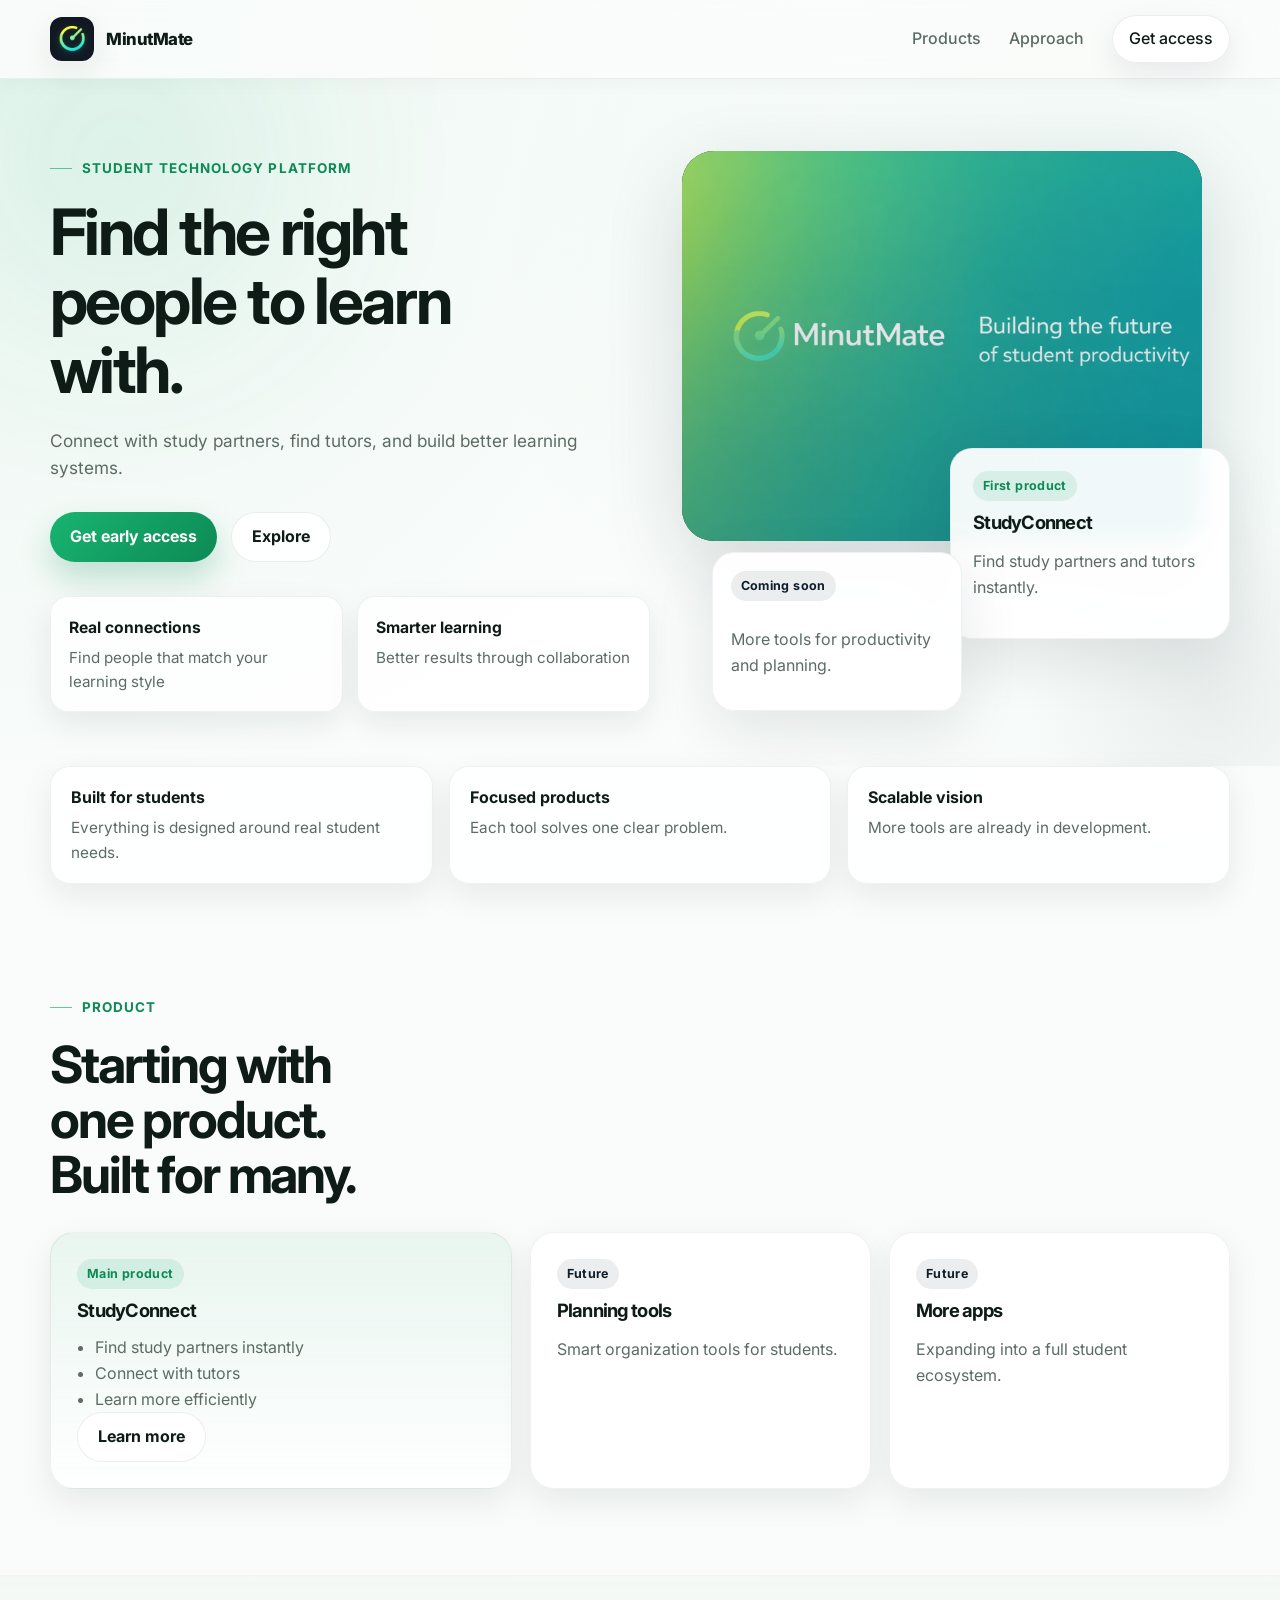
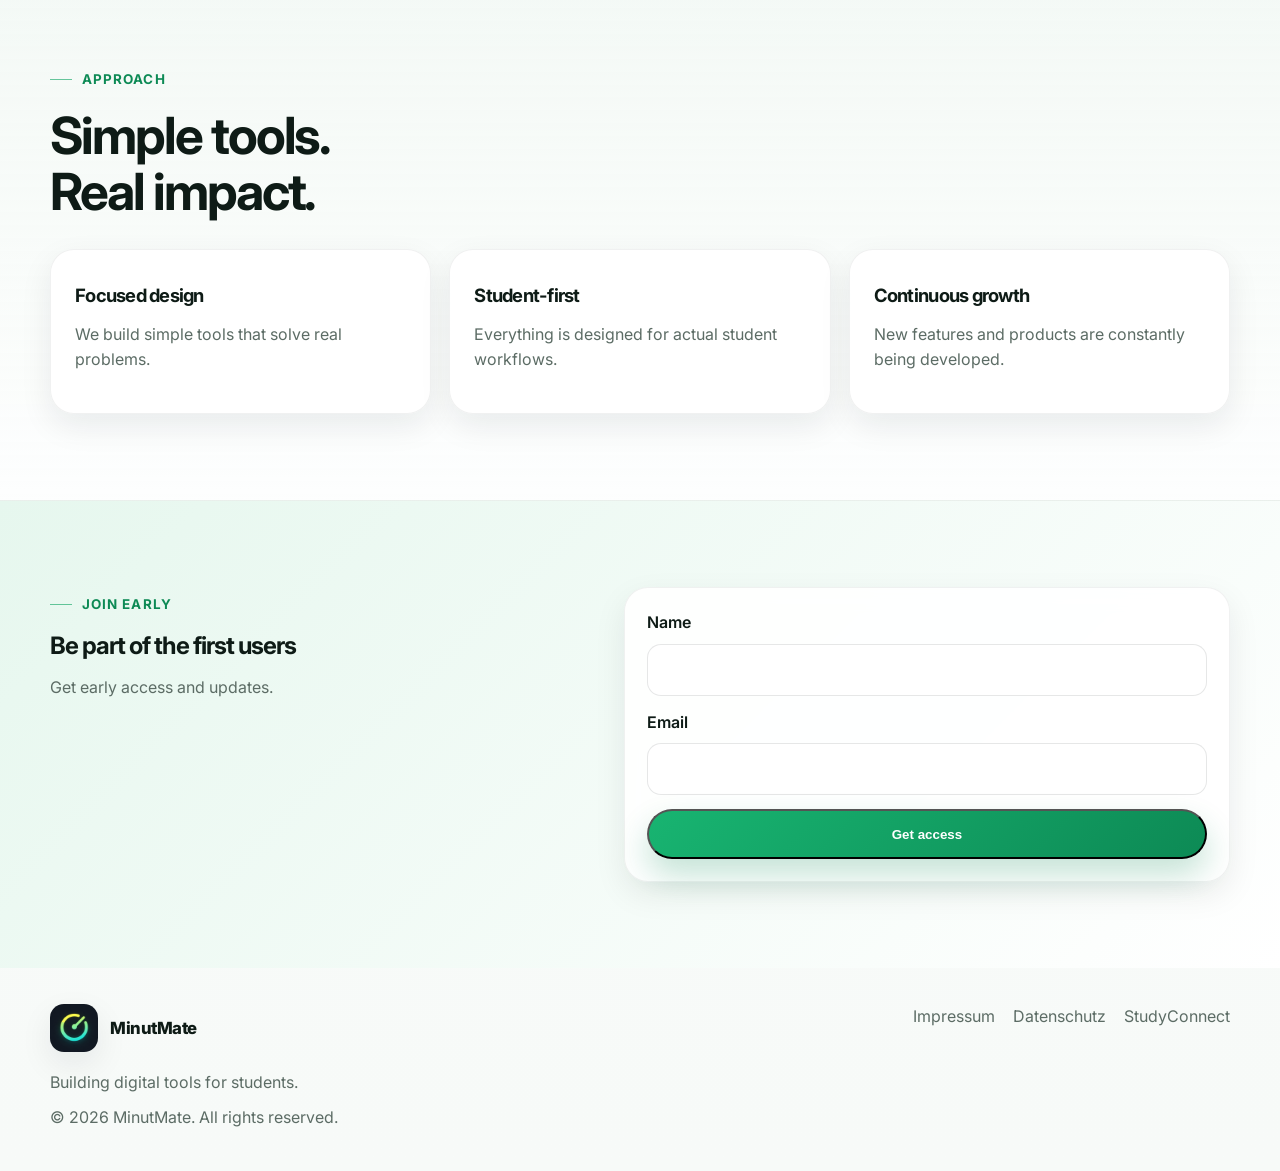
==== index.html @ d21a90cf "extra sites" ====
<!DOCTYPE html>
<html lang="en">
<head>
  <meta charset="UTF-8" />
  <meta name="viewport" content="width=device-width, initial-scale=1.0" />
  <title>MinutMate</title>

  <link rel="stylesheet" href="styles.css" />
  <link href="https://fonts.googleapis.com/css2?family=Inter:wght@400;500;600;700;800&display=swap" rel="stylesheet">
</head>

<body>

<header class="site-header">
  <div class="container nav">

    <a href="#" class="brand">
      <img src="assets/logo-dark.png" class="brand-logo">
      <span class="brand-text">MinutMate</span>
    </a>

    <nav class="desktop-nav">
      <a href="#products">Products</a>
      <a href="#approach">Approach</a>
      <a href="#waitlist" class="nav-cta">Get access</a>
    </nav>

  </div>
</header>

<main>

<!-- HERO -->
<section class="hero">
  <div class="container hero-grid">

    <div class="hero-copy fade-in">
      <div class="eyebrow">Student technology platform</div>

      <h1>Find the right people to learn with.</h1>

      <p class="hero-text">
        Connect with study partners, find tutors, and build better learning systems.
      </p>

      <div class="hero-actions">
        <a href="#waitlist" class="btn btn-primary">Get early access</a>
        <a href="#products" class="btn btn-secondary">Explore</a>
      </div>

      <div class="hero-meta">
        <div class="meta-item">
          <strong>Real connections</strong>
          <span>Find people that match your learning style</span>
        </div>

        <div class="meta-item">
          <strong>Smarter learning</strong>
          <span>Better results through collaboration</span>
        </div>
      </div>
    </div>

    <div class="hero-visual fade-in">
      <div class="visual-shell">

        <div class="banner-card image-banner">
          <img src="assets/banner-brand.png" class="hero-banner-image">
          <div class="banner-overlay"></div>
        </div>

        <div class="floating-card product-card">
          <span class="card-label">First product</span>
          <h3>StudyConnect</h3>
          <p>Find study partners and tutors instantly.</p>
        </div>

        <div class="floating-card accent-card">
          <span class="tiny-pill">Coming soon</span>
          <p>More tools for productivity and planning.</p>
        </div>

      </div>
    </div>

  </div>
</section>

<!-- TRUST -->
<section class="trust-strip">
  <div class="container trust-grid fade-in">

    <div class="trust-item">
      <span class="trust-title">Built for students</span>
      <span class="trust-text">Everything is designed around real student needs.</span>
    </div>

    <div class="trust-item">
      <span class="trust-title">Focused products</span>
      <span class="trust-text">Each tool solves one clear problem.</span>
    </div>

    <div class="trust-item">
      <span class="trust-title">Scalable vision</span>
      <span class="trust-text">More tools are already in development.</span>
    </div>

  </div>
</section>

<!-- PRODUCT -->
<section id="products" class="section">
  <div class="container">

    <div class="section-header fade-in">
      <span class="eyebrow">Product</span>
      <h2>Starting with one product. Built for many.</h2>
    </div>

    <div class="product-grid">

      <div class="product-panel featured fade-in">
        <span class="panel-badge">Main product</span>
        <h3>StudyConnect</h3>

        <ul>
          <li>Find study partners instantly</li>
          <li>Connect with tutors</li>
          <li>Learn more efficiently</li>
        </ul>
        <a href="studyconnect.html" class="btn btn-secondary">
            Learn more
          </a>
      </div>

      <div class="product-panel fade-in">
        <span class="panel-badge muted">Future</span>
        <h3>Planning tools</h3>
        <p>Smart organization tools for students.</p>
      </div>

      <div class="product-panel fade-in">
        <span class="panel-badge muted">Future</span>
        <h3>More apps</h3>
        <p>Expanding into a full student ecosystem.</p>
      </div>

    </div>

  </div>
</section>

<!-- APPROACH -->
<section id="approach" class="section section-alt">
  <div class="container">

    <div class="section-header fade-in">
      <span class="eyebrow">Approach</span>
      <h2>Simple tools. Real impact.</h2>
    </div>

    <div class="approach-grid">

      <div class="approach-card fade-in">
        <h3>Focused design</h3>
        <p>We build simple tools that solve real problems.</p>
      </div>

      <div class="approach-card fade-in">
        <h3>Student-first</h3>
        <p>Everything is designed for actual student workflows.</p>
      </div>

      <div class="approach-card fade-in">
        <h3>Continuous growth</h3>
        <p>New features and products are constantly being developed.</p>
      </div>

    </div>

  </div>
</section>

<!-- WAITLIST -->
<section id="waitlist" class="section">
  <div class="container waitlist-wrap fade-in">

    <div class="waitlist-copy">
      <span class="eyebrow">Join early</span>
      <h2>Be part of the first users</h2>
      <p>Get early access and updates.</p>
    </div>

    <form action="https://formspree.io/f/mdapwovr" method="POST" class="waitlist-form">

      <input type="hidden" name="_subject" value="New MinutMate Waitlist Signup">

      <label>
        <span>Name</span>
        <input type="text" name="name" required>
      </label>

      <label>
        <span>Email</span>
        <input type="email" name="email" required>
      </label>

      <button type="submit" class="btn btn-primary full-width">
        Get access
      </button>

    </form>

  </div>
</section>

</main>

<footer class="site-footer">
  <div class="container footer-grid">

    <div>
      <div class="footer-brand">
        <img src="assets/logo-dark.png" class="footer-logo">
        <span class="brand-text">MinutMate</span>
      </div>
      <p>Building digital tools for students.</p>
      <p>© 2026 MinutMate. All rights reserved.</p>
    </div>

    <div class="footer-links">
      <a href="impressum.html">Impressum</a>
      <a href="datenschutz.html">Datenschutz</a>
      <a href="studyconnect.html">StudyConnect</a>
    </div>

  </div>
</footer>

<script src="script.js"></script>

</body>
</html>
---- styles.css ----
:root{
  --bg: #f7faf8;
  --surface: #ffffff;
  --surface-soft: #f0f7f3;
  --text: #0e1b16;
  --muted: #5c6c65;
  --line: rgba(14, 27, 22, 0.08);
  --brand: #19a96b;
  --brand-strong: #0d8a55;
  --brand-soft: rgba(25, 169, 107, 0.12);
  --brand-glow: rgba(25, 169, 107, 0.18);
  --navy: #0f1e2a;
  --navy-soft: #162938;
  --shadow-lg: 0 18px 60px rgba(15, 30, 42, 0.10);
  --shadow-md: 0 12px 32px rgba(15, 30, 42, 0.08);
  --shadow-premium: 0 24px 80px rgba(15, 30, 42, 0.14);
  --radius-xl: 28px;
  --radius-lg: 20px;
  --radius-md: 14px;
  --container: 1180px;
}

* { box-sizing: border-box; }

html { scroll-behavior: smooth; }

body{
  margin:0;
  font-family:"Inter", system-ui, -apple-system, BlinkMacSystemFont, "Segoe UI", sans-serif;
  color:var(--text);
  background:
    radial-gradient(circle at top left, rgba(25,169,107,0.08), transparent 28%),
    radial-gradient(circle at 85% 10%, rgba(25,169,107,0.05), transparent 22%),
    linear-gradient(180deg, #fbfdfc 0%, var(--bg) 100%);
  line-height:1.6;
}

img{ max-width:100%; display:block; }

a{
  color:inherit;
  text-decoration:none;
}

.container{
  width:min(calc(100% - 40px), var(--container));
  margin:0 auto;
}

/* HEADER */

.site-header{
  position:sticky;
  top:0;
  z-index:1000;
  backdrop-filter: blur(18px);
  -webkit-backdrop-filter: blur(18px);
  background:rgba(251, 253, 252, 0.78);
  border-bottom:1px solid rgba(14, 27, 22, 0.06);
  box-shadow: 0 4px 20px rgba(15, 30, 42, 0.03);
}

.nav{
  min-height:78px;
  display:flex;
  align-items:center;
  justify-content:space-between;
  gap:20px;
}

.brand, .footer-brand{
  display:inline-flex;
  align-items:center;
  gap:12px;
  font-weight:800;
  letter-spacing:-0.03em;
}

.brand-mark{
  width:18px;
  height:18px;
  border-radius:999px;
  background:linear-gradient(135deg, #54d39a 0%, #13a367 58%, #0d8a55 100%);
  box-shadow: 0 0 0 6px rgba(25,169,107,0.10);
  flex-shrink:0;
}

.brand-text{
  font-size:1.05rem;
}

.desktop-nav{
  display:flex;
  align-items:center;
  gap:28px;
  color:var(--muted);
  font-weight:500;
}

.desktop-nav a,
.mobile-nav a,
.footer-links a{
  transition: color .18s ease, opacity .18s ease;
}

.desktop-nav a:hover,
.mobile-nav a:hover,
.footer-links a:hover{
  color:var(--brand-strong);
}

.nav-cta{
  color:var(--text) !important;
  background:rgba(255,255,255,0.88);
  border:1px solid var(--line);
  border-radius:999px;
  padding:10px 16px;
  box-shadow:var(--shadow-md);
  transition:transform .18s ease, box-shadow .18s ease, border-color .18s ease;
}

.nav-cta:hover{
  transform:translateY(-1px);
  box-shadow:0 14px 30px rgba(15, 30, 42, 0.10);
  border-color:rgba(25,169,107,0.18);
}

.menu-toggle{
  display:none;
  border:0;
  background:transparent;
  padding:0;
  cursor:pointer;
}

.menu-toggle span{
  display:block;
  width:24px;
  height:2px;
  background:var(--text);
  margin:5px 0;
  border-radius:999px;
}

.mobile-nav{
  display:none;
  flex-direction:column;
  gap:14px;
  padding:0 0 18px;
  color:var(--muted);
}

/* HERO */

.hero{
  position:relative;
  padding:72px 0 54px;
  overflow:hidden;
}

.hero::before{
  content:"";
  position:absolute;
  width:520px;
  height:520px;
  border-radius:999px;
  top:-180px;
  left:-140px;
  background:radial-gradient(circle, var(--brand-glow) 0%, rgba(25,169,107,0.06) 42%, transparent 72%);
  filter:blur(18px);
  pointer-events:none;
  filter: blur(100px);
  opacity: 0.8;
}

.hero::after{
  content:"";
  position:absolute;
  width:380px;
  height:380px;
  border-radius:999px;
  right:-120px;
  bottom:-120px;
  background:radial-gradient(circle, rgba(15,30,42,0.06) 0%, transparent 68%);
  pointer-events:none;
}

.hero-grid{
  position:relative;
  z-index:1;
  display:grid;
  grid-template-columns: 1.05fr 0.95fr;
  gap:38px;
  align-items:center;
}

.hero-copy {
  animation: fadeUp 0.8s ease forwards;
}

@keyframes fadeUp {
  from {
    opacity: 0;
    transform: translateY(30px);
  }
  to {
    opacity: 1;
    transform: translateY(0);
  }
}

.eyebrow{
  display:inline-flex;
  align-items:center;
  gap:10px;
  font-size:0.84rem;
  font-weight:700;
  letter-spacing:0.08em;
  text-transform:uppercase;
  color:var(--brand-strong);
  margin-bottom:18px;
}

.eyebrow::before{
  content:"";
  width:22px;
  height:1px;
  background:var(--brand);
  opacity:0.65;
}

h1,h2,h3{
  margin:0;
  line-height:1.08;
  letter-spacing:-0.04em;
}

h1{
  font-size:clamp(2.8rem, 5vw, 4.8rem);
  max-width:12ch;
}

h2{
  text-wrap:balance;
}

.hero-text{
  margin:22px 0 0;
  max-width:64ch;
  font-size:1.08rem;
  color:var(--muted);
}

.hero-actions{
  display:flex;
  flex-wrap:wrap;
  gap:14px;
  margin-top:30px;
}

.btn{
  display:inline-flex;
  align-items:center;
  justify-content:center;
  gap:10px;
  min-height:50px;
  padding:0 20px;
  font-weight:700;
  border-radius:999px;
  transition:transform .18s ease, box-shadow .18s ease, background .18s ease, border-color .18s ease;
  will-change:transform;
}

.btn:hover{ transform:translateY(-2px); }

.btn-primary{
  background:linear-gradient(135deg, #18b471 0%, #0d8a55 100%);
  color:#fff;
  box-shadow:0 16px 32px rgba(13,138,85,0.24);
}

.btn-primary:hover{
  box-shadow:0 22px 40px rgba(13,138,85,0.30);
}

.btn-secondary{
  border:1px solid var(--line);
  background:rgba(255,255,255,0.88);
  color:var(--text);
}

.btn-secondary:hover{
  border-color:rgba(25,169,107,0.18);
  box-shadow:0 12px 26px rgba(15,30,42,0.08);
}

.full-width{ width:100%; }

.hero-meta{
  display:grid;
  grid-template-columns: repeat(2, minmax(0,1fr));
  gap:14px;
  margin-top:34px;
}

.meta-item{
  padding:18px 18px 16px;
  border-radius:18px;
  background:rgba(255,255,255,0.76);
  border:1px solid rgba(14,27,22,0.06);
  box-shadow:var(--shadow-md);
  backdrop-filter: blur(8px);
  -webkit-backdrop-filter: blur(8px);
  transition:transform .18s ease, box-shadow .18s ease, border-color .18s ease;
}

.meta-item:hover{
  transform:translateY(-3px);
  box-shadow:0 18px 38px rgba(15,30,42,0.10);
  border-color:rgba(25,169,107,0.12);
}

.meta-item strong{
  display:block;
  font-size:0.98rem;
  margin-bottom:6px;
}

.meta-item span{
  display:block;
  color:var(--muted);
  font-size:0.95rem;
}

.hero-visual{
  position:relative;
}

.visual-shell{
  position:relative;
  min-height:560px;
}

.banner-card{
  position:absolute;
  top:0;
  right:28px;
  width:100%;
  max-width:520px;

  aspect-ratio: 4 / 3; /* WICHTIG */

  border-radius:32px;
  overflow:hidden;
  box-shadow:var(--shadow-premium);
  background:linear-gradient(135deg, var(--navy) 0%, var(--navy-soft) 100%);
}
.banner-gradient{
  position:absolute;
  inset:0;
  background:
    radial-gradient(circle at 12% 18%, rgba(84, 211, 154, 0.34), transparent 30%),
    radial-gradient(circle at 88% 10%, rgba(25,169,107,0.18), transparent 20%),
    linear-gradient(135deg, rgba(255,255,255,0.03), rgba(255,255,255,0));
}

.banner-content{
  position:relative;
  z-index:1;
  padding:32px;
  height:100%;
  color:#effaf5;
  display:flex;
  flex-direction:column;
  justify-content:space-between;
}

.banner-logo-row{
  display:flex;
  justify-content:flex-start;
}

.logo-chip{
  display:inline-flex;
  align-items:center;
  gap:10px;
  padding:10px 14px;
  border-radius:999px;
  background:rgba(255,255,255,0.08);
  border:1px solid rgba(255,255,255,0.10);
  font-weight:700;
  backdrop-filter: blur(6px);
  -webkit-backdrop-filter: blur(6px);
}

.logo-chip-mark{
  width:12px;
  height:12px;
  border-radius:999px;
  background:linear-gradient(135deg, #61dc9f 0%, #1bb071 60%, #0d8a55 100%);
}

.banner-card h2{
  font-size:clamp(2rem, 4vw, 3rem);
  max-width:12ch;
}

.banner-card p{
  max-width:44ch;
  color:rgba(239,250,245,0.78);
  font-size:1rem;
}

.floating-card{
  position:absolute;
  border-radius:22px;
  background:rgba(255,255,255,0.94);
  border:1px solid rgba(14,27,22,0.06);
  box-shadow:var(--shadow-lg);
  backdrop-filter: blur(10px);
  -webkit-backdrop-filter: blur(10px);
  transition:transform .22s ease, box-shadow .22s ease, border-color .22s ease;
}

.floating-card:hover{
  transform:translateY(-4px);
  box-shadow:0 24px 48px rgba(15,30,42,0.12);
  border-color:rgba(25,169,107,0.14);
}

.product-card{
  right:0;
  bottom:72px;
  width:min(280px, 78%);
  padding:22px;
}

.accent-card{
  left:24px;
  bottom:0;
  width:min(250px, 70%);
  padding:18px 18px 16px;
}

.card-label, .panel-badge, .tiny-pill{
  display:inline-flex;
  align-items:center;
  min-height:30px;
  padding:0 10px;
  border-radius:999px;
  font-size:0.78rem;
  font-weight:700;
  letter-spacing:0.03em;
}

.card-label{
  background:var(--brand-soft);
  color:var(--brand-strong);
}

.tiny-pill{
  background:rgba(15,30,42,0.08);
  color:var(--navy);
  margin-bottom:10px;
}

.product-card h3,
.approach-card h3,
.product-panel h3{
  margin-top:12px;
  margin-bottom:10px;
  font-size:1.15rem;
}

.product-card p,
.accent-card p,
.product-panel p,
.approach-card p,
.section-body p,
.section-header p,
.waitlist-copy p{
  color:var(--muted);
}

/* TRUST */

.trust-strip{
  padding:0 0 20px;
}

.trust-grid{
  display:grid;
  grid-template-columns:repeat(3, minmax(0,1fr));
  gap:16px;
}

.trust-item{
  padding:18px 20px;
  border-radius:20px;
  background:rgba(255,255,255,0.82);
  border:1px solid rgba(14,27,22,0.06);
  box-shadow:var(--shadow-md);
  backdrop-filter: blur(8px);
  -webkit-backdrop-filter: blur(8px);
  transition:transform .18s ease, box-shadow .18s ease, border-color .18s ease;
}

.trust-item:hover{
  transform:translateY(-3px);
  box-shadow:0 18px 38px rgba(15,30,42,0.10);
  border-color:rgba(25,169,107,0.12);
}

.trust-title{
  display:block;
  font-weight:700;
  margin-bottom:6px;
}

.trust-text{
  display:block;
  color:var(--muted);
  font-size:0.96rem;
}

/* SECTIONS */

.section{
  padding:86px 0;
}

.section-alt{
  background:linear-gradient(180deg, rgba(240,247,243,0.62), rgba(255,255,255,0.78));
  border-top:1px solid rgba(14,27,22,0.04);
  border-bottom:1px solid rgba(14,27,22,0.04);
}

.section-grid{
  display:grid;
  grid-template-columns: 0.95fr 1.05fr;
  gap:28px;
}

.section-heading h2,
.section-header h2{
  font-size:clamp(2rem, 4vw, 3.2rem);
  max-width:14ch;
}

.section-body{
  display:grid;
  gap:18px;
}

.section-header{
  max-width:860px;
  margin-bottom:30px;
}

.section-header.narrow{
  max-width:760px;
}

/* PRODUCTS / APPROACH */

.product-grid{
  display:grid;
  grid-template-columns: 1.15fr 0.85fr 0.85fr;
  gap:18px;
  align-items:stretch;
}

.product-panel, .approach-card, .waitlist-form{
  background:rgba(255,255,255,0.88);
  border:1px solid rgba(14,27,22,0.06);
  box-shadow:var(--shadow-md);
  border-radius:24px;
}

.product-panel,
.approach-card{
  transition:transform .22s ease, box-shadow .22s ease, border-color .22s ease, background .22s ease;
}

.product-panel:hover,
.approach-card:hover{
  transform:translateY(-5px);
  box-shadow:0 24px 48px rgba(15,30,42,0.12);
  border-color:rgba(25,169,107,0.14);
}

.product-panel{
  padding:26px;
}

.product-panel.featured{
  background:
    linear-gradient(180deg, rgba(25,169,107,0.07), rgba(255,255,255,0.90));
}

.panel-badge{
  background:var(--brand-soft);
  color:var(--brand-strong);
}

.panel-badge.muted{
  background:rgba(15,30,42,0.08);
  color:var(--navy);
}

.product-panel ul{
  margin:14px 0 0;
  padding-left:18px;
  color:var(--muted);
}

.approach-grid{
  display:grid;
  grid-template-columns:repeat(3, minmax(0,1fr));
  gap:18px;
  margin-top:26px;
}

.approach-card{
  padding:24px;
}

/* WAITLIST */

.waitlist-wrap{
  display:grid;
  grid-template-columns: 0.95fr 1.05fr;
  gap:26px;
  align-items:start;
}

.waitlist-form{
  padding:22px;
  backdrop-filter: blur(10px);
  -webkit-backdrop-filter: blur(10px);
}

.waitlist-form label{
  display:block;
  margin-bottom:14px;
}

.waitlist-form span{
  display:inline-block;
  font-weight:600;
  margin-bottom:8px;
}

.waitlist-form input{
  width:100%;
  min-height:52px;
  border-radius:14px;
  border:1px solid rgba(14,27,22,0.10);
  background:#fff;
  padding:0 16px;
  font:inherit;
  color:var(--text);
  outline:none;
  transition:border-color .18s ease, box-shadow .18s ease, transform .18s ease;
}

.waitlist-form input:focus{
  border-color:rgba(25,169,107,0.58);
  box-shadow:0 0 0 4px rgba(25,169,107,0.10);
  transform:translateY(-1px);
}

#waitlist {
  background: linear-gradient(135deg, #e6f7ee, #ffffff);
}

.form-note{
  margin:12px 0 0;
  color:var(--muted);
  font-size:0.92rem;
}

.form-message{
  min-height:24px;
  margin:12px 0 0;
  font-weight:600;
}

.form-message.success{ color:var(--brand-strong); }
.form-message.error{ color:#c2410c; }

/* FOOTER */

.site-footer{
  padding:28px 0 40px;
}

.footer-grid{
  display:flex;
  justify-content:space-between;
  align-items:flex-start;
  gap:20px;
  padding-top:8px;
}

.footer-grid p{
  margin:10px 0 0;
  color:var(--muted);
}

.footer-links{
  display:flex;
  flex-wrap:wrap;
  gap:18px;
  color:var(--muted);
}

/* RESPONSIVE */

@media (max-width: 1080px){
  .hero-grid,
  .section-grid,
  .waitlist-wrap,
  .product-grid,
  .approach-grid,
  .trust-grid{
    grid-template-columns:1fr;
  }

  .section-heading h2,
  .section-header h2{
    max-width:none;
  }

  .visual-shell{
    min-height:520px;
  }
}

@media (max-width: 760px){
  .desktop-nav{ display:none; }
  .menu-toggle{ display:block; }
  .mobile-nav.open{ display:flex; }

  .hero{
    padding-top:46px;
  }

  .hero-meta{
    grid-template-columns:1fr;
  }

  h1{
    max-width:none;
    font-size:clamp(2.4rem, 10vw, 3.5rem);
  }

  .banner-card{
    position:relative;
    inset:auto;
    aspect-ratio: 1 / 1;
  }


  .visual-shell{
    display:flex;
    flex-direction:column;
    gap:16px;
    min-height:auto;
  }

  .floating-card{
    position:relative;
    width:100%;
    left:auto;
    right:auto;
    bottom:auto;
  }

  .footer-grid{
    flex-direction:column;
  }

  .container{
    width:min(calc(100% - 28px), var(--container));
  }

  .section{
    padding:72px 0;
  }
}

/* ASSET CLASSES */

.brand-logo{
  width:44px;
  height:44px;
  object-fit:cover;
  border-radius:12px;
  box-shadow: var(--shadow-md);
  background:#fff;
}

.footer-logo{
  width:48px;
  height:48px;
  object-fit:cover;
  border-radius:14px;
  box-shadow: var(--shadow-md);
  background:#fff;
}

.image-banner{
  background:#0f1e2a;
}

.hero-banner-image{
  width:100%;
  height:100%;
  object-fit:cover;
  display:block;
  transform:scale(1.01);
}

.banner-overlay{
  position:absolute;
  inset:0;
  background:
    linear-gradient(180deg, rgba(15,30,42,0.05), rgba(15,30,42,0.18)),
    linear-gradient(90deg, rgba(15,30,42,0.04), rgba(15,30,42,0.00) 38%);
}

.fade-in {
  opacity: 0;
  transform: translateY(30px);
  transition: all 0.6s ease;
}

.fade-in.visible {
  opacity: 1;
  transform: translateY(0);
}

.hero-visual {
  transition: transform 0.2s ease-out;
}

.product-panel:hover {
  box-shadow:
    0 25px 50px rgba(0,0,0,0.12),
    0 0 0 1px rgba(25,169,107,0.2);
}

.btn {
  position: relative;
  overflow: hidden;
}

.btn::after {
  content: "";
  position: absolute;
  width: 0;
  height: 0;
  background: rgba(255,255,255,0.3);
  border-radius: 50%;
  transition: width 0.4s ease, height 0.4s ease;
}

.btn:active::after {
  width: 200px;
  height: 200px;
}

.problem-section {
  background: #f1f5f9;
}

@keyframes floatSlow {
  0% { transform: translateY(0px); }
  50% { transform: translateY(-12px); }
  100% { transform: translateY(0px); }
}

@keyframes floatFast {
  0% { transform: translateY(0px); }
  50% { transform: translateY(-20px); }
  100% { transform: translateY(0px); }
}

.product-card {
  animation: floatSlow 6s ease-in-out infinite;
}

.accent-card {
  animation: floatFast 5s ease-in-out infinite;
}

.floating-card:hover {
  transform: translateY(-8px) scale(1.02);
}

.hero-banner-image {
  width: 100%;
  height: 100%;
  object-fit: cover;
  object-position: center;
}

@media (max-width: 760px) {
  .hero {
    z-index: 10;
  }

  .trust-strip {
    position: relative;
    z-index: 1;
  }

  .hero-grid {
    display: flex !important;
    flex-direction: column !important;
    gap: 24px;
  }

  .hero-visual {
    width: 100%;
    transform: none !important;
  }

  .visual-shell {
    display: flex;
    flex-direction: column;
    gap: 16px;
    min-height: auto;
    overflow: visible;
  }

  .banner-card {
    position: relative !important;
    top: auto !important;
    right: auto !important;
    width: 100% !important;
    max-width: 100% !important;
    aspect-ratio: 4 / 3;
    z-index: 1;
    transform: none !important;
  }

  .floating-card {
    position: relative !important;
    left: auto !important;
    right: auto !important;
    bottom: auto !important;
    width: 100% !important;
    margin-top: 10px;
    z-index: 20;
    transform: none !important;
  }

  .product-card,
  .accent-card {
    animation: none !important;
  }

  .hero-actions {
    flex-direction: column;
  }

  .hero-actions .btn {
    width: 100%;
  }
}
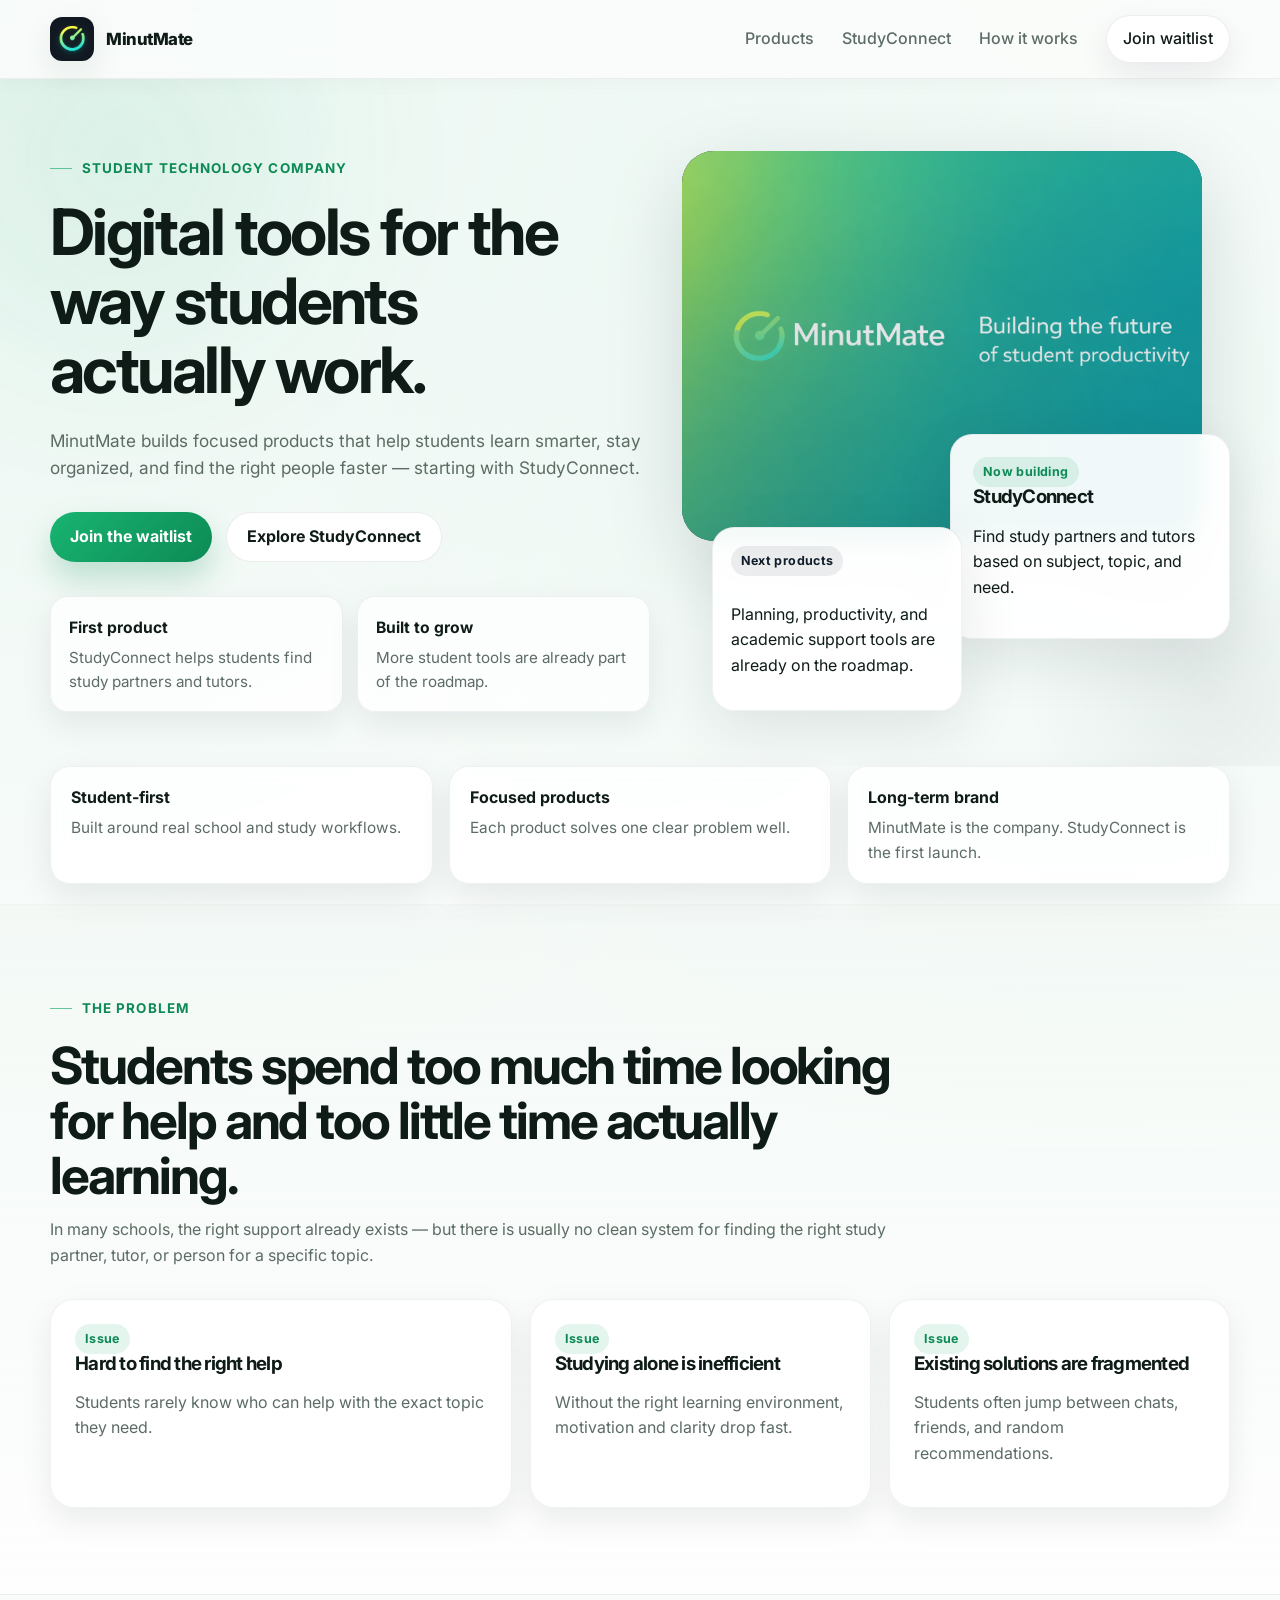
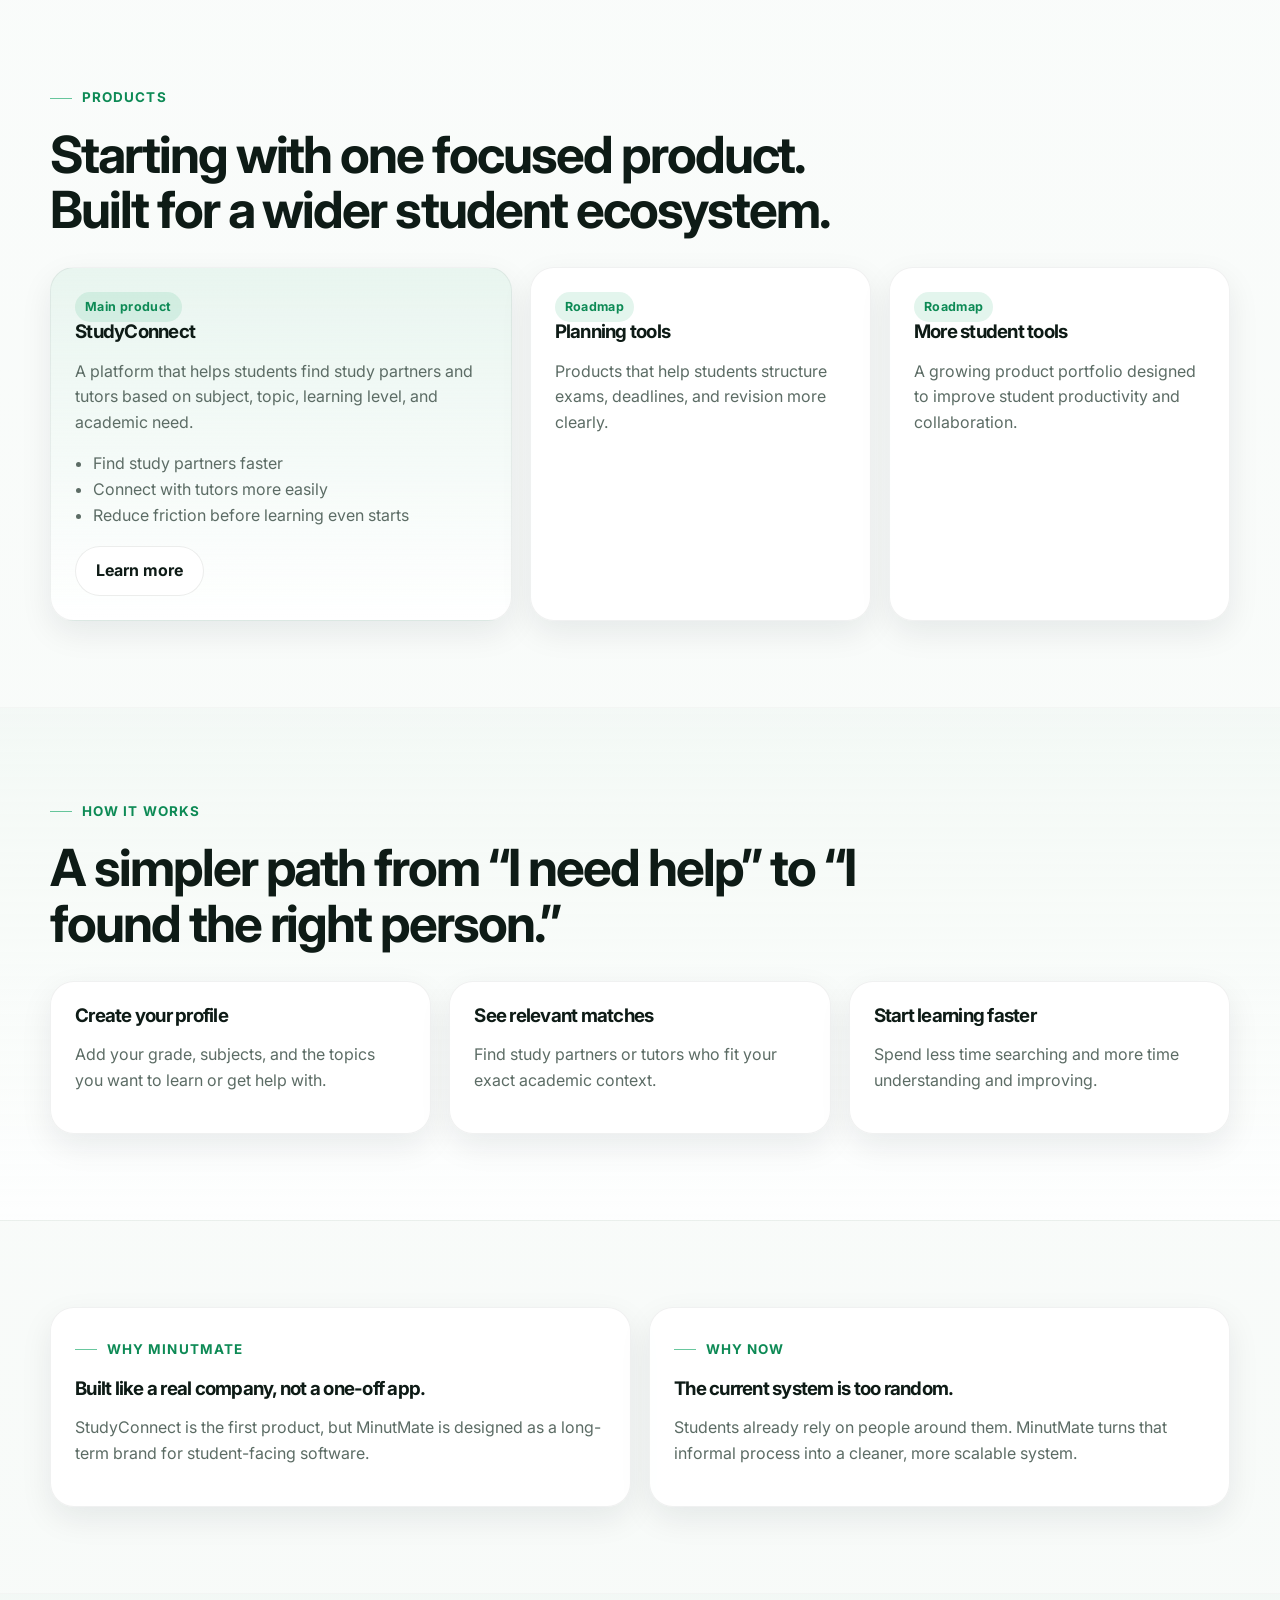
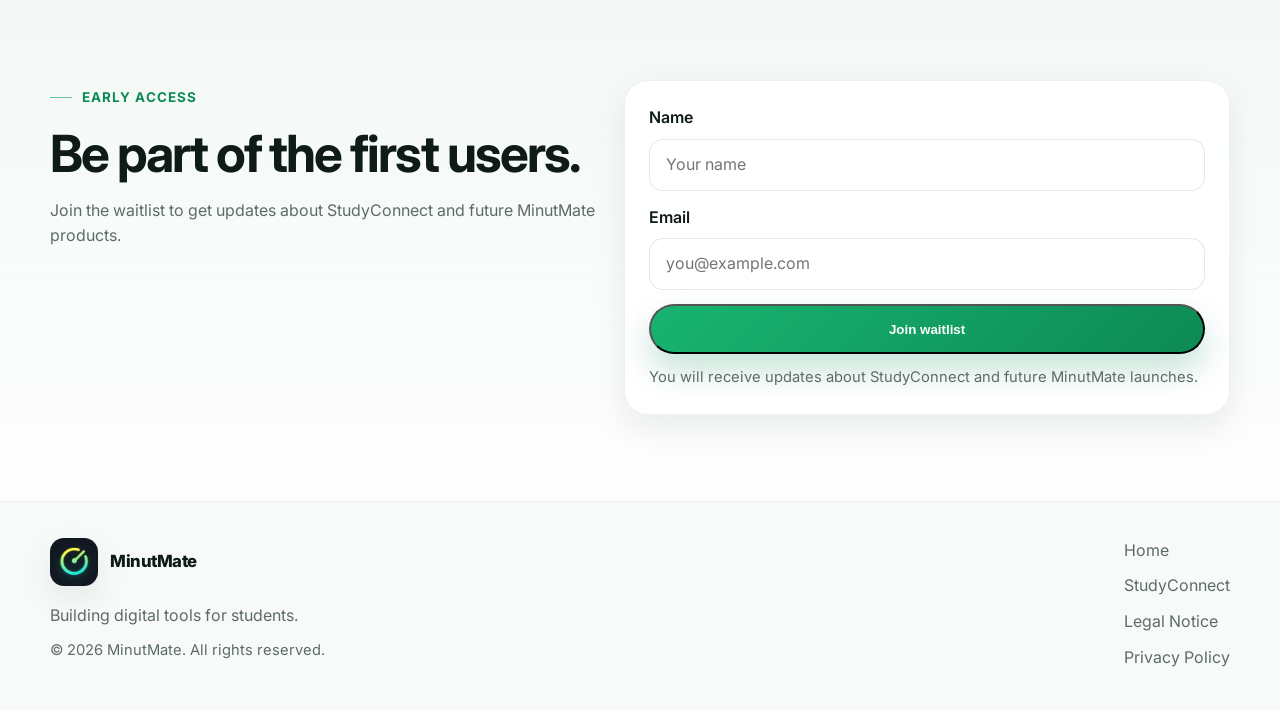
==== commit 006b2b5a: "unicorn" ====
--- a/index.html
+++ b/index.html
@@ -3,241 +3,189 @@
 <head>
   <meta charset="UTF-8" />
   <meta name="viewport" content="width=device-width, initial-scale=1.0" />
-  <title>MinutMate</title>
-
+  <title>MinutMate — Digital tools for better student workflows</title>
+  <meta name="description" content="MinutMate builds digital tools for students. StudyConnect helps students find study partners and tutors faster." />
+  <link rel="preconnect" href="https://fonts.googleapis.com">
+  <link rel="preconnect" href="https://fonts.gstatic.com" crossorigin>
+  <link href="https://fonts.googleapis.com/css2?family=Inter:wght@400;500;600;700;800&display=swap" rel="stylesheet">
   <link rel="stylesheet" href="styles.css" />
-  <link href="https://fonts.googleapis.com/css2?family=Inter:wght@400;500;600;700;800&display=swap" rel="stylesheet">
 </head>
-
 <body>
-
 <header class="site-header">
   <div class="container nav">
-
-    <a href="#" class="brand">
-      <img src="assets/logo-dark.png" class="brand-logo">
+    <a href="index.html" class="brand" aria-label="MinutMate home">
+      <img src="assets/logo-dark.png" class="brand-logo" alt="MinutMate logo">
       <span class="brand-text">MinutMate</span>
     </a>
-
-    <nav class="desktop-nav">
+    <button class="menu-toggle" aria-label="Open menu" aria-expanded="false" aria-controls="mobile-menu">
+      <span></span><span></span><span></span>
+    </button>
+    <nav class="desktop-nav" aria-label="Primary">
       <a href="#products">Products</a>
-      <a href="#approach">Approach</a>
-      <a href="#waitlist" class="nav-cta">Get access</a>
+      <a href="studyconnect.html">StudyConnect</a>
+      <a href="#how-it-works">How it works</a>
+      <a href="#waitlist" class="nav-cta">Join waitlist</a>
     </nav>
-
   </div>
+  <nav id="mobile-menu" class="mobile-nav container" aria-label="Mobile">
+    <a href="#products">Products</a>
+    <a href="studyconnect.html">StudyConnect</a>
+    <a href="#how-it-works">How it works</a>
+    <a href="#waitlist">Join waitlist</a>
+  </nav>
 </header>
 
 <main>
-
-<!-- HERO -->
-<section class="hero">
-  <div class="container hero-grid">
-
-    <div class="hero-copy fade-in">
-      <div class="eyebrow">Student technology platform</div>
-
-      <h1>Find the right people to learn with.</h1>
-
-      <p class="hero-text">
-        Connect with study partners, find tutors, and build better learning systems.
-      </p>
-
-      <div class="hero-actions">
-        <a href="#waitlist" class="btn btn-primary">Get early access</a>
-        <a href="#products" class="btn btn-secondary">Explore</a>
+  <section class="hero">
+    <div class="container hero-grid">
+      <div class="hero-copy fade-in">
+        <div class="eyebrow">Student technology company</div>
+        <h1>Digital tools for the way students actually work.</h1>
+        <p class="hero-text">
+          MinutMate builds focused products that help students learn smarter, stay organized,
+          and find the right people faster — starting with StudyConnect.
+        </p>
+        <div class="hero-actions">
+          <a href="#waitlist" class="btn btn-primary">Join the waitlist</a>
+          <a href="studyconnect.html" class="btn btn-secondary">Explore StudyConnect</a>
+        </div>
+        <div class="hero-meta">
+          <div class="meta-item">
+            <strong>First product</strong>
+            <span>StudyConnect helps students find study partners and tutors.</span>
+          </div>
+          <div class="meta-item">
+            <strong>Built to grow</strong>
+            <span>More student tools are already part of the roadmap.</span>
+          </div>
+        </div>
       </div>
 
-      <div class="hero-meta">
-        <div class="meta-item">
-          <strong>Real connections</strong>
-          <span>Find people that match your learning style</span>
-        </div>
-
-        <div class="meta-item">
-          <strong>Smarter learning</strong>
-          <span>Better results through collaboration</span>
+      <div class="hero-visual fade-in" aria-hidden="true">
+        <div class="visual-shell">
+          <div class="banner-card image-banner">
+            <img src="assets/banner-brand.png" class="hero-banner-image" alt="">
+            <div class="banner-overlay"></div>
+          </div>
+          <div class="floating-card product-card">
+            <span class="card-label">Now building</span>
+            <h3>StudyConnect</h3>
+            <p>Find study partners and tutors based on subject, topic, and need.</p>
+          </div>
+          <div class="floating-card accent-card">
+            <span class="tiny-pill">Next products</span>
+            <p>Planning, productivity, and academic support tools are already on the roadmap.</p>
+          </div>
         </div>
       </div>
     </div>
+  </section>
 
-    <div class="hero-visual fade-in">
-      <div class="visual-shell">
+  <section class="trust-strip">
+    <div class="container trust-grid fade-in">
+      <div class="trust-item"><span class="trust-title">Student-first</span><span class="trust-text">Built around real school and study workflows.</span></div>
+      <div class="trust-item"><span class="trust-title">Focused products</span><span class="trust-text">Each product solves one clear problem well.</span></div>
+      <div class="trust-item"><span class="trust-title">Long-term brand</span><span class="trust-text">MinutMate is the company. StudyConnect is the first launch.</span></div>
+    </div>
+  </section>
 
-        <div class="banner-card image-banner">
-          <img src="assets/banner-brand.png" class="hero-banner-image">
-          <div class="banner-overlay"></div>
-        </div>
-
-        <div class="floating-card product-card">
-          <span class="card-label">First product</span>
-          <h3>StudyConnect</h3>
-          <p>Find study partners and tutors instantly.</p>
-        </div>
-
-        <div class="floating-card accent-card">
-          <span class="tiny-pill">Coming soon</span>
-          <p>More tools for productivity and planning.</p>
-        </div>
-
+  <section class="section section-alt">
+    <div class="container">
+      <div class="section-header fade-in">
+        <div class="eyebrow">The problem</div>
+        <h2>Students spend too much time looking for help and too little time actually learning.</h2>
+        <p>In many schools, the right support already exists — but there is usually no clean system for finding the right study partner, tutor, or person for a specific topic.</p>
+      </div>
+      <div class="product-grid">
+        <article class="product-panel fade-in"><span class="panel-badge muted">Issue</span><h3>Hard to find the right help</h3><p>Students rarely know who can help with the exact topic they need.</p></article>
+        <article class="product-panel fade-in"><span class="panel-badge muted">Issue</span><h3>Studying alone is inefficient</h3><p>Without the right learning environment, motivation and clarity drop fast.</p></article>
+        <article class="product-panel fade-in"><span class="panel-badge muted">Issue</span><h3>Existing solutions are fragmented</h3><p>Students often jump between chats, friends, and random recommendations.</p></article>
       </div>
     </div>
+  </section>
 
-  </div>
-</section>
+  <section id="products" class="section">
+    <div class="container">
+      <div class="section-header fade-in">
+        <div class="eyebrow">Products</div>
+        <h2>Starting with one focused product. Built for a wider student ecosystem.</h2>
+      </div>
+      <div class="product-grid">
+        <article class="product-panel featured fade-in">
+          <span class="panel-badge">Main product</span>
+          <h3>StudyConnect</h3>
+          <p>A platform that helps students find study partners and tutors based on subject, topic, learning level, and academic need.</p>
+          <ul>
+            <li>Find study partners faster</li>
+            <li>Connect with tutors more easily</li>
+            <li>Reduce friction before learning even starts</li>
+          </ul>
+          <a href="studyconnect.html" class="btn btn-secondary panel-button">Learn more</a>
+        </article>
+        <article class="product-panel fade-in"><span class="panel-badge muted">Roadmap</span><h3>Planning tools</h3><p>Products that help students structure exams, deadlines, and revision more clearly.</p></article>
+        <article class="product-panel fade-in"><span class="panel-badge muted">Roadmap</span><h3>More student tools</h3><p>A growing product portfolio designed to improve student productivity and collaboration.</p></article>
+      </div>
+    </div>
+  </section>
 
-<!-- TRUST -->
-<section class="trust-strip">
-  <div class="container trust-grid fade-in">
+  <section id="how-it-works" class="section section-alt">
+    <div class="container">
+      <div class="section-header fade-in">
+        <div class="eyebrow">How it works</div>
+        <h2>A simpler path from “I need help” to “I found the right person.”</h2>
+      </div>
+      <div class="approach-grid">
+        <article class="approach-card fade-in"><h3>Create your profile</h3><p>Add your grade, subjects, and the topics you want to learn or get help with.</p></article>
+        <article class="approach-card fade-in"><h3>See relevant matches</h3><p>Find study partners or tutors who fit your exact academic context.</p></article>
+        <article class="approach-card fade-in"><h3>Start learning faster</h3><p>Spend less time searching and more time understanding and improving.</p></article>
+      </div>
+    </div>
+  </section>
 
-    <div class="trust-item">
-      <span class="trust-title">Built for students</span>
-      <span class="trust-text">Everything is designed around real student needs.</span>
+  <section class="section">
+    <div class="container content-split">
+      <div class="legal-card fade-in"><div class="eyebrow">Why MinutMate</div><h3>Built like a real company, not a one-off app.</h3><p>StudyConnect is the first product, but MinutMate is designed as a long-term brand for student-facing software.</p></div>
+      <div class="legal-card fade-in"><div class="eyebrow">Why now</div><h3>The current system is too random.</h3><p>Students already rely on people around them. MinutMate turns that informal process into a cleaner, more scalable system.</p></div>
     </div>
+  </section>
 
-    <div class="trust-item">
-      <span class="trust-title">Focused products</span>
-      <span class="trust-text">Each tool solves one clear problem.</span>
+  <section id="waitlist" class="section section-alt">
+    <div class="container waitlist-wrap fade-in">
+      <div class="waitlist-copy">
+        <div class="eyebrow">Early access</div>
+        <h2>Be part of the first users.</h2>
+        <p>Join the waitlist to get updates about StudyConnect and future MinutMate products.</p>
+      </div>
+      <form action="https://formspree.io/f/mdapwovr" method="POST" class="waitlist-form">
+        <input type="hidden" name="_subject" value="New MinutMate Waitlist Signup">
+        <label><span>Name</span><input type="text" name="name" placeholder="Your name" required></label>
+        <label><span>Email</span><input type="email" name="email" placeholder="you@example.com" required></label>
+        <button type="submit" class="btn btn-primary full-width">Join waitlist</button>
+        <p class="form-note">You will receive updates about StudyConnect and future MinutMate launches.</p>
+      </form>
     </div>
-
-    <div class="trust-item">
-      <span class="trust-title">Scalable vision</span>
-      <span class="trust-text">More tools are already in development.</span>
-    </div>
-
-  </div>
-</section>
-
-<!-- PRODUCT -->
-<section id="products" class="section">
-  <div class="container">
-
-    <div class="section-header fade-in">
-      <span class="eyebrow">Product</span>
-      <h2>Starting with one product. Built for many.</h2>
-    </div>
-
-    <div class="product-grid">
-
-      <div class="product-panel featured fade-in">
-        <span class="panel-badge">Main product</span>
-        <h3>StudyConnect</h3>
-
-        <ul>
-          <li>Find study partners instantly</li>
-          <li>Connect with tutors</li>
-          <li>Learn more efficiently</li>
-        </ul>
-        <a href="studyconnect.html" class="btn btn-secondary">
-            Learn more
-          </a>
-      </div>
-
-      <div class="product-panel fade-in">
-        <span class="panel-badge muted">Future</span>
-        <h3>Planning tools</h3>
-        <p>Smart organization tools for students.</p>
-      </div>
-
-      <div class="product-panel fade-in">
-        <span class="panel-badge muted">Future</span>
-        <h3>More apps</h3>
-        <p>Expanding into a full student ecosystem.</p>
-      </div>
-
-    </div>
-
-  </div>
-</section>
-
-<!-- APPROACH -->
-<section id="approach" class="section section-alt">
-  <div class="container">
-
-    <div class="section-header fade-in">
-      <span class="eyebrow">Approach</span>
-      <h2>Simple tools. Real impact.</h2>
-    </div>
-
-    <div class="approach-grid">
-
-      <div class="approach-card fade-in">
-        <h3>Focused design</h3>
-        <p>We build simple tools that solve real problems.</p>
-      </div>
-
-      <div class="approach-card fade-in">
-        <h3>Student-first</h3>
-        <p>Everything is designed for actual student workflows.</p>
-      </div>
-
-      <div class="approach-card fade-in">
-        <h3>Continuous growth</h3>
-        <p>New features and products are constantly being developed.</p>
-      </div>
-
-    </div>
-
-  </div>
-</section>
-
-<!-- WAITLIST -->
-<section id="waitlist" class="section">
-  <div class="container waitlist-wrap fade-in">
-
-    <div class="waitlist-copy">
-      <span class="eyebrow">Join early</span>
-      <h2>Be part of the first users</h2>
-      <p>Get early access and updates.</p>
-    </div>
-
-    <form action="https://formspree.io/f/mdapwovr" method="POST" class="waitlist-form">
-
-      <input type="hidden" name="_subject" value="New MinutMate Waitlist Signup">
-
-      <label>
-        <span>Name</span>
-        <input type="text" name="name" required>
-      </label>
-
-      <label>
-        <span>Email</span>
-        <input type="email" name="email" required>
-      </label>
-
-      <button type="submit" class="btn btn-primary full-width">
-        Get access
-      </button>
-
-    </form>
-
-  </div>
-</section>
-
+  </section>
 </main>
 
 <footer class="site-footer">
   <div class="container footer-grid">
-
     <div>
       <div class="footer-brand">
-        <img src="assets/logo-dark.png" class="footer-logo">
+        <img src="assets/logo-dark.png" class="footer-logo" alt="MinutMate logo">
         <span class="brand-text">MinutMate</span>
       </div>
       <p>Building digital tools for students.</p>
-      <p>© 2026 MinutMate. All rights reserved.</p>
+      <p class="footer-copy">© 2026 MinutMate. All rights reserved.</p>
     </div>
-
-    <div class="footer-links">
-      <a href="impressum.html">Impressum</a>
-      <a href="datenschutz.html">Datenschutz</a>
+    <div class="footer-links footer-links-legal">
+      <a href="index.html">Home</a>
       <a href="studyconnect.html">StudyConnect</a>
+      <a href="impressum.html">Legal Notice</a>
+      <a href="privacy.html">Privacy Policy</a>
     </div>
-
   </div>
 </footer>
 
 <script src="script.js"></script>
-
 </body>
-</html>+</html>
--- a/styles.css
+++ b/styles.css
@@ -1,972 +1,118 @@
+
 :root{
-  --bg: #f7faf8;
-  --surface: #ffffff;
-  --surface-soft: #f0f7f3;
-  --text: #0e1b16;
-  --muted: #5c6c65;
-  --line: rgba(14, 27, 22, 0.08);
-  --brand: #19a96b;
-  --brand-strong: #0d8a55;
-  --brand-soft: rgba(25, 169, 107, 0.12);
-  --brand-glow: rgba(25, 169, 107, 0.18);
-  --navy: #0f1e2a;
-  --navy-soft: #162938;
-  --shadow-lg: 0 18px 60px rgba(15, 30, 42, 0.10);
-  --shadow-md: 0 12px 32px rgba(15, 30, 42, 0.08);
-  --shadow-premium: 0 24px 80px rgba(15, 30, 42, 0.14);
-  --radius-xl: 28px;
-  --radius-lg: 20px;
-  --radius-md: 14px;
-  --container: 1180px;
+  --bg:#f7faf8;--surface:#fff;--text:#0e1b16;--muted:#5c6c65;--line:rgba(14,27,22,.08);
+  --brand:#19a96b;--brand-strong:#0d8a55;--brand-soft:rgba(25,169,107,.12);--brand-glow:rgba(25,169,107,.18);
+  --navy:#0f1e2a;--navy-soft:#162938;--shadow-lg:0 18px 60px rgba(15,30,42,.10);
+  --shadow-md:0 12px 32px rgba(15,30,42,.08);--shadow-premium:0 24px 80px rgba(15,30,42,.14);--container:1180px;
 }
-
-* { box-sizing: border-box; }
-
-html { scroll-behavior: smooth; }
-
-body{
-  margin:0;
-  font-family:"Inter", system-ui, -apple-system, BlinkMacSystemFont, "Segoe UI", sans-serif;
-  color:var(--text);
-  background:
-    radial-gradient(circle at top left, rgba(25,169,107,0.08), transparent 28%),
-    radial-gradient(circle at 85% 10%, rgba(25,169,107,0.05), transparent 22%),
-    linear-gradient(180deg, #fbfdfc 0%, var(--bg) 100%);
-  line-height:1.6;
+*{box-sizing:border-box} html{scroll-behavior:smooth}
+body{margin:0;font-family:"Inter",system-ui,sans-serif;color:var(--text);background:radial-gradient(circle at top left, rgba(25,169,107,.08), transparent 28%),radial-gradient(circle at 85% 10%, rgba(25,169,107,.05), transparent 22%),linear-gradient(180deg,#fbfdfc 0%,var(--bg) 100%);line-height:1.6}
+img{max-width:100%;display:block} a{color:inherit;text-decoration:none}
+.container{width:min(calc(100% - 40px), var(--container));margin:0 auto}
+h1,h2,h3{margin:0;line-height:1.08;letter-spacing:-.04em}
+h1{font-size:clamp(2.8rem,5vw,4.8rem);max-width:13ch}
+h2{font-size:clamp(2rem,4vw,3.2rem)}
+.site-header{position:sticky;top:0;z-index:1000;backdrop-filter:blur(18px);background:rgba(251,253,252,.78);border-bottom:1px solid rgba(14,27,22,.06);box-shadow:0 4px 20px rgba(15,30,42,.03)}
+.nav{min-height:78px;display:flex;align-items:center;justify-content:space-between;gap:20px}
+.brand,.footer-brand{display:inline-flex;align-items:center;gap:12px;font-weight:800;letter-spacing:-.03em}
+.brand-text{font-size:1.05rem}
+.brand-logo{width:44px;height:44px;object-fit:cover;border-radius:12px;box-shadow:var(--shadow-md);background:#fff}
+.desktop-nav{display:flex;align-items:center;gap:28px;color:var(--muted);font-weight:500}
+.desktop-nav a,.mobile-nav a,.footer-links a{transition:color .18s ease,opacity .18s ease}
+.desktop-nav a:hover,.mobile-nav a:hover,.footer-links a:hover{color:var(--brand-strong)}
+.nav-cta{color:var(--text)!important;background:rgba(255,255,255,.88);border:1px solid var(--line);border-radius:999px;padding:10px 16px;box-shadow:var(--shadow-md)}
+.menu-toggle{display:none;border:0;background:transparent;padding:0;cursor:pointer}
+.menu-toggle span{display:block;width:24px;height:2px;background:var(--text);margin:5px 0;border-radius:999px}
+.mobile-nav{display:none;flex-direction:column;gap:14px;padding:0 0 18px;color:var(--muted)}
+.hero{position:relative;z-index:10;padding:72px 0 54px;overflow:hidden}
+.page-hero{padding:84px 0 54px}
+.hero::before{content:"";position:absolute;width:520px;height:520px;border-radius:999px;top:-180px;left:-140px;background:radial-gradient(circle,var(--brand-glow) 0%, rgba(25,169,107,.06) 42%, transparent 72%);filter:blur(100px);opacity:.8;pointer-events:none}
+.hero::after{content:"";position:absolute;width:380px;height:380px;border-radius:999px;right:-120px;bottom:-120px;background:radial-gradient(circle, rgba(15,30,42,.06) 0%, transparent 68%);pointer-events:none}
+.hero-grid{position:relative;z-index:1;display:grid;grid-template-columns:1.05fr .95fr;gap:38px;align-items:center}
+.hero-copy{animation:fadeUp .8s ease forwards}
+@keyframes fadeUp{from{opacity:0;transform:translateY(30px)}to{opacity:1;transform:translateY(0)}}
+.eyebrow{display:inline-flex;align-items:center;gap:10px;font-size:.84rem;font-weight:700;letter-spacing:.08em;text-transform:uppercase;color:var(--brand-strong);margin-bottom:18px}
+.eyebrow::before{content:"";width:22px;height:1px;background:var(--brand);opacity:.65}
+.hero-text{margin:22px 0 0;max-width:64ch;font-size:1.08rem;color:var(--muted)}
+.hero-actions{display:flex;flex-wrap:wrap;gap:14px;margin-top:30px}
+.btn{display:inline-flex;align-items:center;justify-content:center;gap:10px;min-height:50px;padding:0 20px;font-weight:700;border-radius:999px;transition:transform .18s ease,box-shadow .18s ease,background .18s ease,border-color .18s ease}
+.btn:hover{transform:translateY(-2px)}
+.btn-primary{background:linear-gradient(135deg,#18b471 0%,#0d8a55 100%);color:#fff;box-shadow:0 16px 32px rgba(13,138,85,.24)}
+.btn-secondary{border:1px solid var(--line);background:rgba(255,255,255,.88);color:var(--text)}
+.full-width{width:100%}
+.hero-meta{display:grid;grid-template-columns:repeat(2,minmax(0,1fr));gap:14px;margin-top:34px}
+.meta-item{padding:18px 18px 16px;border-radius:18px;background:rgba(255,255,255,.76);border:1px solid rgba(14,27,22,.06);box-shadow:var(--shadow-md);backdrop-filter:blur(8px)}
+.meta-item strong{display:block;font-size:.98rem;margin-bottom:6px}
+.meta-item span{display:block;color:var(--muted);font-size:.95rem}
+.hero-visual{position:relative;transition:transform .2s ease-out;width:100%}
+.visual-shell{position:relative;min-height:560px}
+.banner-card{position:absolute;top:0;right:28px;width:100%;max-width:520px;aspect-ratio:4/3;border-radius:32px;overflow:hidden;box-shadow:var(--shadow-premium);background:linear-gradient(135deg,var(--navy) 0%,var(--navy-soft) 100%);z-index:1}
+.hero-banner-image{width:100%;height:100%;object-fit:cover;object-position:center;display:block;transform:scale(1.01)}
+.banner-overlay{position:absolute;inset:0;background:linear-gradient(180deg,rgba(15,30,42,.05),rgba(15,30,42,.18)),linear-gradient(90deg,rgba(15,30,42,.04),rgba(15,30,42,0) 38%)}
+.floating-card{position:absolute;border-radius:22px;background:rgba(255,255,255,.94);border:1px solid rgba(14,27,22,.06);box-shadow:var(--shadow-lg);backdrop-filter:blur(10px);z-index:20}
+.product-card{right:0;bottom:72px;width:min(280px,78%);padding:22px}
+.accent-card{left:24px;bottom:0;width:min(250px,70%);padding:18px 18px 16px}
+.card-label,.panel-badge,.tiny-pill{display:inline-flex;align-items:center;min-height:30px;padding:0 10px;border-radius:999px;font-size:.78rem;font-weight:700;letter-spacing:.03em}
+.card-label,.panel-badge{background:var(--brand-soft);color:var(--brand-strong)}
+.tiny-pill{background:rgba(15,30,42,.08);color:var(--navy);margin-bottom:10px}
+.trust-strip{padding:0 0 20px;position:relative;z-index:1}
+.trust-grid{display:grid;grid-template-columns:repeat(3,minmax(0,1fr));gap:16px}
+.trust-item{padding:18px 20px;border-radius:20px;background:rgba(255,255,255,.82);border:1px solid rgba(14,27,22,.06);box-shadow:var(--shadow-md);backdrop-filter:blur(8px)}
+.trust-title{display:block;font-weight:700;margin-bottom:6px}
+.trust-text{display:block;color:var(--muted);font-size:.96rem}
+.section{padding:86px 0}
+.section-alt{background:linear-gradient(180deg, rgba(240,247,243,.62), rgba(255,255,255,.78));border-top:1px solid rgba(14,27,22,.04);border-bottom:1px solid rgba(14,27,22,.04)}
+.section-header{max-width:860px;margin-bottom:30px}
+.section-header p{color:var(--muted);margin-top:14px}
+.product-grid{display:grid;grid-template-columns:1.15fr .85fr .85fr;gap:18px;align-items:stretch}
+.approach-grid{display:grid;grid-template-columns:repeat(3,minmax(0,1fr));gap:18px;margin-top:26px}
+.product-panel,.approach-card,.waitlist-form,.legal-card{background:rgba(255,255,255,.88);border:1px solid rgba(14,27,22,.06);box-shadow:var(--shadow-md);border-radius:24px;padding:24px}
+.product-panel.featured{background:linear-gradient(180deg, rgba(25,169,107,.07), rgba(255,255,255,.90))}
+.product-panel p,.approach-card p,.waitlist-copy p,.legal-card p{color:var(--muted)}
+.product-panel ul{margin:14px 0 0;padding-left:18px;color:var(--muted)}
+.panel-button{margin-top:18px}
+.content-split{display:grid;grid-template-columns:repeat(2,minmax(0,1fr));gap:18px}
+.waitlist-wrap{display:grid;grid-template-columns:.95fr 1.05fr;gap:26px;align-items:start}
+.waitlist-form label{display:block;margin-bottom:14px}
+.waitlist-form span{display:inline-block;font-weight:600;margin-bottom:8px}
+.waitlist-form input{width:100%;min-height:52px;border-radius:14px;border:1px solid rgba(14,27,22,.10);background:#fff;padding:0 16px;font:inherit;color:var(--text);outline:none}
+.form-note{margin:12px 0 0;color:var(--muted);font-size:.92rem}
+.legal-page{padding:96px 0}
+.legal-container{max-width:860px}
+.legal-header{margin-bottom:34px}
+.legal-header p{color:var(--muted);margin-top:12px}
+.legal-content{display:flex;flex-direction:column;gap:28px}
+.legal-content h2{font-size:1.32rem;margin-bottom:10px}
+.legal-content p{color:var(--muted);line-height:1.8}
+.site-footer{padding:28px 0 40px}
+.footer-grid{display:flex;justify-content:space-between;align-items:flex-start;gap:20px;padding-top:8px}
+.footer-brand{display:inline-flex;align-items:center;gap:12px}
+.footer-logo{width:48px;height:48px;object-fit:cover;border-radius:14px;box-shadow:var(--shadow-md);background:#fff}
+.footer-grid p{margin:10px 0 0;color:var(--muted)}
+.footer-links{display:flex;flex-wrap:wrap;gap:18px;color:var(--muted)}
+.footer-links-legal{display:flex;flex-direction:column;gap:10px;align-items:flex-start}
+.footer-copy{margin-top:10px;font-size:.92rem;color:var(--muted)}
+.fade-in{opacity:0;transform:translateY(30px);transition:all .6s ease}
+.fade-in.visible{opacity:1;transform:translateY(0)}
+@media (max-width:1080px){
+  .hero-grid,.product-grid,.approach-grid,.trust-grid,.waitlist-wrap,.content-split{grid-template-columns:1fr}
 }
-
-img{ max-width:100%; display:block; }
-
-a{
-  color:inherit;
-  text-decoration:none;
+@media (max-width:760px){
+  .desktop-nav{display:none}.menu-toggle{display:block}.mobile-nav.open{display:flex}
+  .hero,.page-hero{padding-top:46px}
+  .hero-grid{display:flex!important;flex-direction:column!important;gap:24px}
+  h1{max-width:none;font-size:clamp(2.4rem,10vw,3.5rem);line-height:1.2}
+  .hero-text{font-size:1rem}
+  .hero-meta{grid-template-columns:1fr}
+  .hero-visual{width:100%;transform:none!important}
+  .visual-shell{display:flex;flex-direction:column;gap:16px;min-height:auto;overflow:visible}
+  .banner-card{position:relative!important;top:auto!important;right:auto!important;width:100%!important;max-width:100%!important;aspect-ratio:4/3;transform:none!important}
+  .floating-card{position:relative!important;left:auto!important;right:auto!important;bottom:auto!important;width:100%!important;margin-top:10px;transform:none!important}
+  .hero-actions{flex-direction:column}
+  .hero-actions .btn{width:100%}
+  .footer-grid{flex-direction:column}
+  .container{width:min(calc(100% - 28px), var(--container))}
+  .section,.legal-page{padding:72px 0}
+  .footer-links-legal{width:100%}
+  .footer-links-legal a{width:100%}
 }
-
-.container{
-  width:min(calc(100% - 40px), var(--container));
-  margin:0 auto;
-}
-
-/* HEADER */
-
-.site-header{
-  position:sticky;
-  top:0;
-  z-index:1000;
-  backdrop-filter: blur(18px);
-  -webkit-backdrop-filter: blur(18px);
-  background:rgba(251, 253, 252, 0.78);
-  border-bottom:1px solid rgba(14, 27, 22, 0.06);
-  box-shadow: 0 4px 20px rgba(15, 30, 42, 0.03);
-}
-
-.nav{
-  min-height:78px;
-  display:flex;
-  align-items:center;
-  justify-content:space-between;
-  gap:20px;
-}
-
-.brand, .footer-brand{
-  display:inline-flex;
-  align-items:center;
-  gap:12px;
-  font-weight:800;
-  letter-spacing:-0.03em;
-}
-
-.brand-mark{
-  width:18px;
-  height:18px;
-  border-radius:999px;
-  background:linear-gradient(135deg, #54d39a 0%, #13a367 58%, #0d8a55 100%);
-  box-shadow: 0 0 0 6px rgba(25,169,107,0.10);
-  flex-shrink:0;
-}
-
-.brand-text{
-  font-size:1.05rem;
-}
-
-.desktop-nav{
-  display:flex;
-  align-items:center;
-  gap:28px;
-  color:var(--muted);
-  font-weight:500;
-}
-
-.desktop-nav a,
-.mobile-nav a,
-.footer-links a{
-  transition: color .18s ease, opacity .18s ease;
-}
-
-.desktop-nav a:hover,
-.mobile-nav a:hover,
-.footer-links a:hover{
-  color:var(--brand-strong);
-}
-
-.nav-cta{
-  color:var(--text) !important;
-  background:rgba(255,255,255,0.88);
-  border:1px solid var(--line);
-  border-radius:999px;
-  padding:10px 16px;
-  box-shadow:var(--shadow-md);
-  transition:transform .18s ease, box-shadow .18s ease, border-color .18s ease;
-}
-
-.nav-cta:hover{
-  transform:translateY(-1px);
-  box-shadow:0 14px 30px rgba(15, 30, 42, 0.10);
-  border-color:rgba(25,169,107,0.18);
-}
-
-.menu-toggle{
-  display:none;
-  border:0;
-  background:transparent;
-  padding:0;
-  cursor:pointer;
-}
-
-.menu-toggle span{
-  display:block;
-  width:24px;
-  height:2px;
-  background:var(--text);
-  margin:5px 0;
-  border-radius:999px;
-}
-
-.mobile-nav{
-  display:none;
-  flex-direction:column;
-  gap:14px;
-  padding:0 0 18px;
-  color:var(--muted);
-}
-
-/* HERO */
-
-.hero{
-  position:relative;
-  padding:72px 0 54px;
-  overflow:hidden;
-}
-
-.hero::before{
-  content:"";
-  position:absolute;
-  width:520px;
-  height:520px;
-  border-radius:999px;
-  top:-180px;
-  left:-140px;
-  background:radial-gradient(circle, var(--brand-glow) 0%, rgba(25,169,107,0.06) 42%, transparent 72%);
-  filter:blur(18px);
-  pointer-events:none;
-  filter: blur(100px);
-  opacity: 0.8;
-}
-
-.hero::after{
-  content:"";
-  position:absolute;
-  width:380px;
-  height:380px;
-  border-radius:999px;
-  right:-120px;
-  bottom:-120px;
-  background:radial-gradient(circle, rgba(15,30,42,0.06) 0%, transparent 68%);
-  pointer-events:none;
-}
-
-.hero-grid{
-  position:relative;
-  z-index:1;
-  display:grid;
-  grid-template-columns: 1.05fr 0.95fr;
-  gap:38px;
-  align-items:center;
-}
-
-.hero-copy {
-  animation: fadeUp 0.8s ease forwards;
-}
-
-@keyframes fadeUp {
-  from {
-    opacity: 0;
-    transform: translateY(30px);
-  }
-  to {
-    opacity: 1;
-    transform: translateY(0);
-  }
-}
-
-.eyebrow{
-  display:inline-flex;
-  align-items:center;
-  gap:10px;
-  font-size:0.84rem;
-  font-weight:700;
-  letter-spacing:0.08em;
-  text-transform:uppercase;
-  color:var(--brand-strong);
-  margin-bottom:18px;
-}
-
-.eyebrow::before{
-  content:"";
-  width:22px;
-  height:1px;
-  background:var(--brand);
-  opacity:0.65;
-}
-
-h1,h2,h3{
-  margin:0;
-  line-height:1.08;
-  letter-spacing:-0.04em;
-}
-
-h1{
-  font-size:clamp(2.8rem, 5vw, 4.8rem);
-  max-width:12ch;
-}
-
-h2{
-  text-wrap:balance;
-}
-
-.hero-text{
-  margin:22px 0 0;
-  max-width:64ch;
-  font-size:1.08rem;
-  color:var(--muted);
-}
-
-.hero-actions{
-  display:flex;
-  flex-wrap:wrap;
-  gap:14px;
-  margin-top:30px;
-}
-
-.btn{
-  display:inline-flex;
-  align-items:center;
-  justify-content:center;
-  gap:10px;
-  min-height:50px;
-  padding:0 20px;
-  font-weight:700;
-  border-radius:999px;
-  transition:transform .18s ease, box-shadow .18s ease, background .18s ease, border-color .18s ease;
-  will-change:transform;
-}
-
-.btn:hover{ transform:translateY(-2px); }
-
-.btn-primary{
-  background:linear-gradient(135deg, #18b471 0%, #0d8a55 100%);
-  color:#fff;
-  box-shadow:0 16px 32px rgba(13,138,85,0.24);
-}
-
-.btn-primary:hover{
-  box-shadow:0 22px 40px rgba(13,138,85,0.30);
-}
-
-.btn-secondary{
-  border:1px solid var(--line);
-  background:rgba(255,255,255,0.88);
-  color:var(--text);
-}
-
-.btn-secondary:hover{
-  border-color:rgba(25,169,107,0.18);
-  box-shadow:0 12px 26px rgba(15,30,42,0.08);
-}
-
-.full-width{ width:100%; }
-
-.hero-meta{
-  display:grid;
-  grid-template-columns: repeat(2, minmax(0,1fr));
-  gap:14px;
-  margin-top:34px;
-}
-
-.meta-item{
-  padding:18px 18px 16px;
-  border-radius:18px;
-  background:rgba(255,255,255,0.76);
-  border:1px solid rgba(14,27,22,0.06);
-  box-shadow:var(--shadow-md);
-  backdrop-filter: blur(8px);
-  -webkit-backdrop-filter: blur(8px);
-  transition:transform .18s ease, box-shadow .18s ease, border-color .18s ease;
-}
-
-.meta-item:hover{
-  transform:translateY(-3px);
-  box-shadow:0 18px 38px rgba(15,30,42,0.10);
-  border-color:rgba(25,169,107,0.12);
-}
-
-.meta-item strong{
-  display:block;
-  font-size:0.98rem;
-  margin-bottom:6px;
-}
-
-.meta-item span{
-  display:block;
-  color:var(--muted);
-  font-size:0.95rem;
-}
-
-.hero-visual{
-  position:relative;
-}
-
-.visual-shell{
-  position:relative;
-  min-height:560px;
-}
-
-.banner-card{
-  position:absolute;
-  top:0;
-  right:28px;
-  width:100%;
-  max-width:520px;
-
-  aspect-ratio: 4 / 3; /* WICHTIG */
-
-  border-radius:32px;
-  overflow:hidden;
-  box-shadow:var(--shadow-premium);
-  background:linear-gradient(135deg, var(--navy) 0%, var(--navy-soft) 100%);
-}
-.banner-gradient{
-  position:absolute;
-  inset:0;
-  background:
-    radial-gradient(circle at 12% 18%, rgba(84, 211, 154, 0.34), transparent 30%),
-    radial-gradient(circle at 88% 10%, rgba(25,169,107,0.18), transparent 20%),
-    linear-gradient(135deg, rgba(255,255,255,0.03), rgba(255,255,255,0));
-}
-
-.banner-content{
-  position:relative;
-  z-index:1;
-  padding:32px;
-  height:100%;
-  color:#effaf5;
-  display:flex;
-  flex-direction:column;
-  justify-content:space-between;
-}
-
-.banner-logo-row{
-  display:flex;
-  justify-content:flex-start;
-}
-
-.logo-chip{
-  display:inline-flex;
-  align-items:center;
-  gap:10px;
-  padding:10px 14px;
-  border-radius:999px;
-  background:rgba(255,255,255,0.08);
-  border:1px solid rgba(255,255,255,0.10);
-  font-weight:700;
-  backdrop-filter: blur(6px);
-  -webkit-backdrop-filter: blur(6px);
-}
-
-.logo-chip-mark{
-  width:12px;
-  height:12px;
-  border-radius:999px;
-  background:linear-gradient(135deg, #61dc9f 0%, #1bb071 60%, #0d8a55 100%);
-}
-
-.banner-card h2{
-  font-size:clamp(2rem, 4vw, 3rem);
-  max-width:12ch;
-}
-
-.banner-card p{
-  max-width:44ch;
-  color:rgba(239,250,245,0.78);
-  font-size:1rem;
-}
-
-.floating-card{
-  position:absolute;
-  border-radius:22px;
-  background:rgba(255,255,255,0.94);
-  border:1px solid rgba(14,27,22,0.06);
-  box-shadow:var(--shadow-lg);
-  backdrop-filter: blur(10px);
-  -webkit-backdrop-filter: blur(10px);
-  transition:transform .22s ease, box-shadow .22s ease, border-color .22s ease;
-}
-
-.floating-card:hover{
-  transform:translateY(-4px);
-  box-shadow:0 24px 48px rgba(15,30,42,0.12);
-  border-color:rgba(25,169,107,0.14);
-}
-
-.product-card{
-  right:0;
-  bottom:72px;
-  width:min(280px, 78%);
-  padding:22px;
-}
-
-.accent-card{
-  left:24px;
-  bottom:0;
-  width:min(250px, 70%);
-  padding:18px 18px 16px;
-}
-
-.card-label, .panel-badge, .tiny-pill{
-  display:inline-flex;
-  align-items:center;
-  min-height:30px;
-  padding:0 10px;
-  border-radius:999px;
-  font-size:0.78rem;
-  font-weight:700;
-  letter-spacing:0.03em;
-}
-
-.card-label{
-  background:var(--brand-soft);
-  color:var(--brand-strong);
-}
-
-.tiny-pill{
-  background:rgba(15,30,42,0.08);
-  color:var(--navy);
-  margin-bottom:10px;
-}
-
-.product-card h3,
-.approach-card h3,
-.product-panel h3{
-  margin-top:12px;
-  margin-bottom:10px;
-  font-size:1.15rem;
-}
-
-.product-card p,
-.accent-card p,
-.product-panel p,
-.approach-card p,
-.section-body p,
-.section-header p,
-.waitlist-copy p{
-  color:var(--muted);
-}
-
-/* TRUST */
-
-.trust-strip{
-  padding:0 0 20px;
-}
-
-.trust-grid{
-  display:grid;
-  grid-template-columns:repeat(3, minmax(0,1fr));
-  gap:16px;
-}
-
-.trust-item{
-  padding:18px 20px;
-  border-radius:20px;
-  background:rgba(255,255,255,0.82);
-  border:1px solid rgba(14,27,22,0.06);
-  box-shadow:var(--shadow-md);
-  backdrop-filter: blur(8px);
-  -webkit-backdrop-filter: blur(8px);
-  transition:transform .18s ease, box-shadow .18s ease, border-color .18s ease;
-}
-
-.trust-item:hover{
-  transform:translateY(-3px);
-  box-shadow:0 18px 38px rgba(15,30,42,0.10);
-  border-color:rgba(25,169,107,0.12);
-}
-
-.trust-title{
-  display:block;
-  font-weight:700;
-  margin-bottom:6px;
-}
-
-.trust-text{
-  display:block;
-  color:var(--muted);
-  font-size:0.96rem;
-}
-
-/* SECTIONS */
-
-.section{
-  padding:86px 0;
-}
-
-.section-alt{
-  background:linear-gradient(180deg, rgba(240,247,243,0.62), rgba(255,255,255,0.78));
-  border-top:1px solid rgba(14,27,22,0.04);
-  border-bottom:1px solid rgba(14,27,22,0.04);
-}
-
-.section-grid{
-  display:grid;
-  grid-template-columns: 0.95fr 1.05fr;
-  gap:28px;
-}
-
-.section-heading h2,
-.section-header h2{
-  font-size:clamp(2rem, 4vw, 3.2rem);
-  max-width:14ch;
-}
-
-.section-body{
-  display:grid;
-  gap:18px;
-}
-
-.section-header{
-  max-width:860px;
-  margin-bottom:30px;
-}
-
-.section-header.narrow{
-  max-width:760px;
-}
-
-/* PRODUCTS / APPROACH */
-
-.product-grid{
-  display:grid;
-  grid-template-columns: 1.15fr 0.85fr 0.85fr;
-  gap:18px;
-  align-items:stretch;
-}
-
-.product-panel, .approach-card, .waitlist-form{
-  background:rgba(255,255,255,0.88);
-  border:1px solid rgba(14,27,22,0.06);
-  box-shadow:var(--shadow-md);
-  border-radius:24px;
-}
-
-.product-panel,
-.approach-card{
-  transition:transform .22s ease, box-shadow .22s ease, border-color .22s ease, background .22s ease;
-}
-
-.product-panel:hover,
-.approach-card:hover{
-  transform:translateY(-5px);
-  box-shadow:0 24px 48px rgba(15,30,42,0.12);
-  border-color:rgba(25,169,107,0.14);
-}
-
-.product-panel{
-  padding:26px;
-}
-
-.product-panel.featured{
-  background:
-    linear-gradient(180deg, rgba(25,169,107,0.07), rgba(255,255,255,0.90));
-}
-
-.panel-badge{
-  background:var(--brand-soft);
-  color:var(--brand-strong);
-}
-
-.panel-badge.muted{
-  background:rgba(15,30,42,0.08);
-  color:var(--navy);
-}
-
-.product-panel ul{
-  margin:14px 0 0;
-  padding-left:18px;
-  color:var(--muted);
-}
-
-.approach-grid{
-  display:grid;
-  grid-template-columns:repeat(3, minmax(0,1fr));
-  gap:18px;
-  margin-top:26px;
-}
-
-.approach-card{
-  padding:24px;
-}
-
-/* WAITLIST */
-
-.waitlist-wrap{
-  display:grid;
-  grid-template-columns: 0.95fr 1.05fr;
-  gap:26px;
-  align-items:start;
-}
-
-.waitlist-form{
-  padding:22px;
-  backdrop-filter: blur(10px);
-  -webkit-backdrop-filter: blur(10px);
-}
-
-.waitlist-form label{
-  display:block;
-  margin-bottom:14px;
-}
-
-.waitlist-form span{
-  display:inline-block;
-  font-weight:600;
-  margin-bottom:8px;
-}
-
-.waitlist-form input{
-  width:100%;
-  min-height:52px;
-  border-radius:14px;
-  border:1px solid rgba(14,27,22,0.10);
-  background:#fff;
-  padding:0 16px;
-  font:inherit;
-  color:var(--text);
-  outline:none;
-  transition:border-color .18s ease, box-shadow .18s ease, transform .18s ease;
-}
-
-.waitlist-form input:focus{
-  border-color:rgba(25,169,107,0.58);
-  box-shadow:0 0 0 4px rgba(25,169,107,0.10);
-  transform:translateY(-1px);
-}
-
-#waitlist {
-  background: linear-gradient(135deg, #e6f7ee, #ffffff);
-}
-
-.form-note{
-  margin:12px 0 0;
-  color:var(--muted);
-  font-size:0.92rem;
-}
-
-.form-message{
-  min-height:24px;
-  margin:12px 0 0;
-  font-weight:600;
-}
-
-.form-message.success{ color:var(--brand-strong); }
-.form-message.error{ color:#c2410c; }
-
-/* FOOTER */
-
-.site-footer{
-  padding:28px 0 40px;
-}
-
-.footer-grid{
-  display:flex;
-  justify-content:space-between;
-  align-items:flex-start;
-  gap:20px;
-  padding-top:8px;
-}
-
-.footer-grid p{
-  margin:10px 0 0;
-  color:var(--muted);
-}
-
-.footer-links{
-  display:flex;
-  flex-wrap:wrap;
-  gap:18px;
-  color:var(--muted);
-}
-
-/* RESPONSIVE */
-
-@media (max-width: 1080px){
-  .hero-grid,
-  .section-grid,
-  .waitlist-wrap,
-  .product-grid,
-  .approach-grid,
-  .trust-grid{
-    grid-template-columns:1fr;
-  }
-
-  .section-heading h2,
-  .section-header h2{
-    max-width:none;
-  }
-
-  .visual-shell{
-    min-height:520px;
-  }
-}
-
-@media (max-width: 760px){
-  .desktop-nav{ display:none; }
-  .menu-toggle{ display:block; }
-  .mobile-nav.open{ display:flex; }
-
-  .hero{
-    padding-top:46px;
-  }
-
-  .hero-meta{
-    grid-template-columns:1fr;
-  }
-
-  h1{
-    max-width:none;
-    font-size:clamp(2.4rem, 10vw, 3.5rem);
-  }
-
-  .banner-card{
-    position:relative;
-    inset:auto;
-    aspect-ratio: 1 / 1;
-  }
-
-
-  .visual-shell{
-    display:flex;
-    flex-direction:column;
-    gap:16px;
-    min-height:auto;
-  }
-
-  .floating-card{
-    position:relative;
-    width:100%;
-    left:auto;
-    right:auto;
-    bottom:auto;
-  }
-
-  .footer-grid{
-    flex-direction:column;
-  }
-
-  .container{
-    width:min(calc(100% - 28px), var(--container));
-  }
-
-  .section{
-    padding:72px 0;
-  }
-}
-
-/* ASSET CLASSES */
-
-.brand-logo{
-  width:44px;
-  height:44px;
-  object-fit:cover;
-  border-radius:12px;
-  box-shadow: var(--shadow-md);
-  background:#fff;
-}
-
-.footer-logo{
-  width:48px;
-  height:48px;
-  object-fit:cover;
-  border-radius:14px;
-  box-shadow: var(--shadow-md);
-  background:#fff;
-}
-
-.image-banner{
-  background:#0f1e2a;
-}
-
-.hero-banner-image{
-  width:100%;
-  height:100%;
-  object-fit:cover;
-  display:block;
-  transform:scale(1.01);
-}
-
-.banner-overlay{
-  position:absolute;
-  inset:0;
-  background:
-    linear-gradient(180deg, rgba(15,30,42,0.05), rgba(15,30,42,0.18)),
-    linear-gradient(90deg, rgba(15,30,42,0.04), rgba(15,30,42,0.00) 38%);
-}
-
-.fade-in {
-  opacity: 0;
-  transform: translateY(30px);
-  transition: all 0.6s ease;
-}
-
-.fade-in.visible {
-  opacity: 1;
-  transform: translateY(0);
-}
-
-.hero-visual {
-  transition: transform 0.2s ease-out;
-}
-
-.product-panel:hover {
-  box-shadow:
-    0 25px 50px rgba(0,0,0,0.12),
-    0 0 0 1px rgba(25,169,107,0.2);
-}
-
-.btn {
-  position: relative;
-  overflow: hidden;
-}
-
-.btn::after {
-  content: "";
-  position: absolute;
-  width: 0;
-  height: 0;
-  background: rgba(255,255,255,0.3);
-  border-radius: 50%;
-  transition: width 0.4s ease, height 0.4s ease;
-}
-
-.btn:active::after {
-  width: 200px;
-  height: 200px;
-}
-
-.problem-section {
-  background: #f1f5f9;
-}
-
-@keyframes floatSlow {
-  0% { transform: translateY(0px); }
-  50% { transform: translateY(-12px); }
-  100% { transform: translateY(0px); }
-}
-
-@keyframes floatFast {
-  0% { transform: translateY(0px); }
-  50% { transform: translateY(-20px); }
-  100% { transform: translateY(0px); }
-}
-
-.product-card {
-  animation: floatSlow 6s ease-in-out infinite;
-}
-
-.accent-card {
-  animation: floatFast 5s ease-in-out infinite;
-}
-
-.floating-card:hover {
-  transform: translateY(-8px) scale(1.02);
-}
-
-.hero-banner-image {
-  width: 100%;
-  height: 100%;
-  object-fit: cover;
-  object-position: center;
-}
-
-@media (max-width: 760px) {
-  .hero {
-    z-index: 10;
-  }
-
-  .trust-strip {
-    position: relative;
-    z-index: 1;
-  }
-
-  .hero-grid {
-    display: flex !important;
-    flex-direction: column !important;
-    gap: 24px;
-  }
-
-  .hero-visual {
-    width: 100%;
-    transform: none !important;
-  }
-
-  .visual-shell {
-    display: flex;
-    flex-direction: column;
-    gap: 16px;
-    min-height: auto;
-    overflow: visible;
-  }
-
-  .banner-card {
-    position: relative !important;
-    top: auto !important;
-    right: auto !important;
-    width: 100% !important;
-    max-width: 100% !important;
-    aspect-ratio: 4 / 3;
-    z-index: 1;
-    transform: none !important;
-  }
-
-  .floating-card {
-    position: relative !important;
-    left: auto !important;
-    right: auto !important;
-    bottom: auto !important;
-    width: 100% !important;
-    margin-top: 10px;
-    z-index: 20;
-    transform: none !important;
-  }
-
-  .product-card,
-  .accent-card {
-    animation: none !important;
-  }
-
-  .hero-actions {
-    flex-direction: column;
-  }
-
-  .hero-actions .btn {
-    width: 100%;
-  }
-}
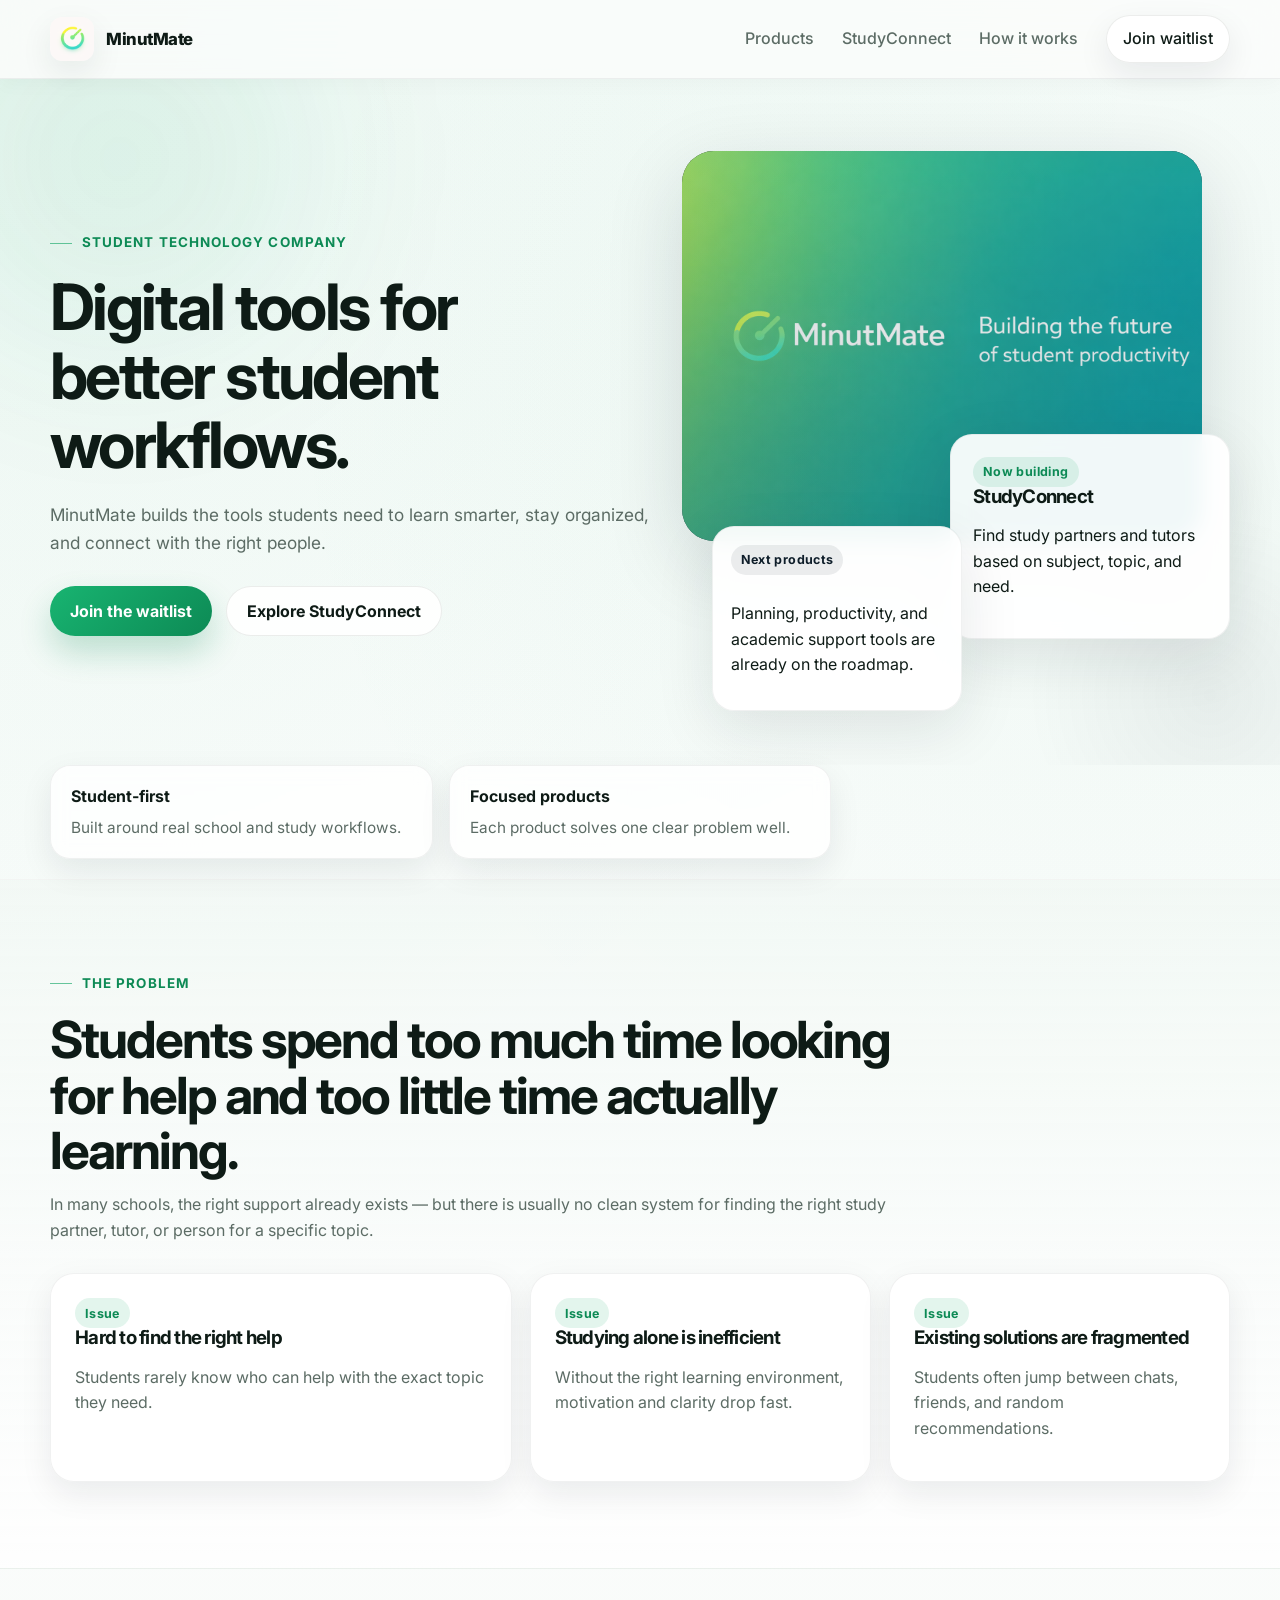
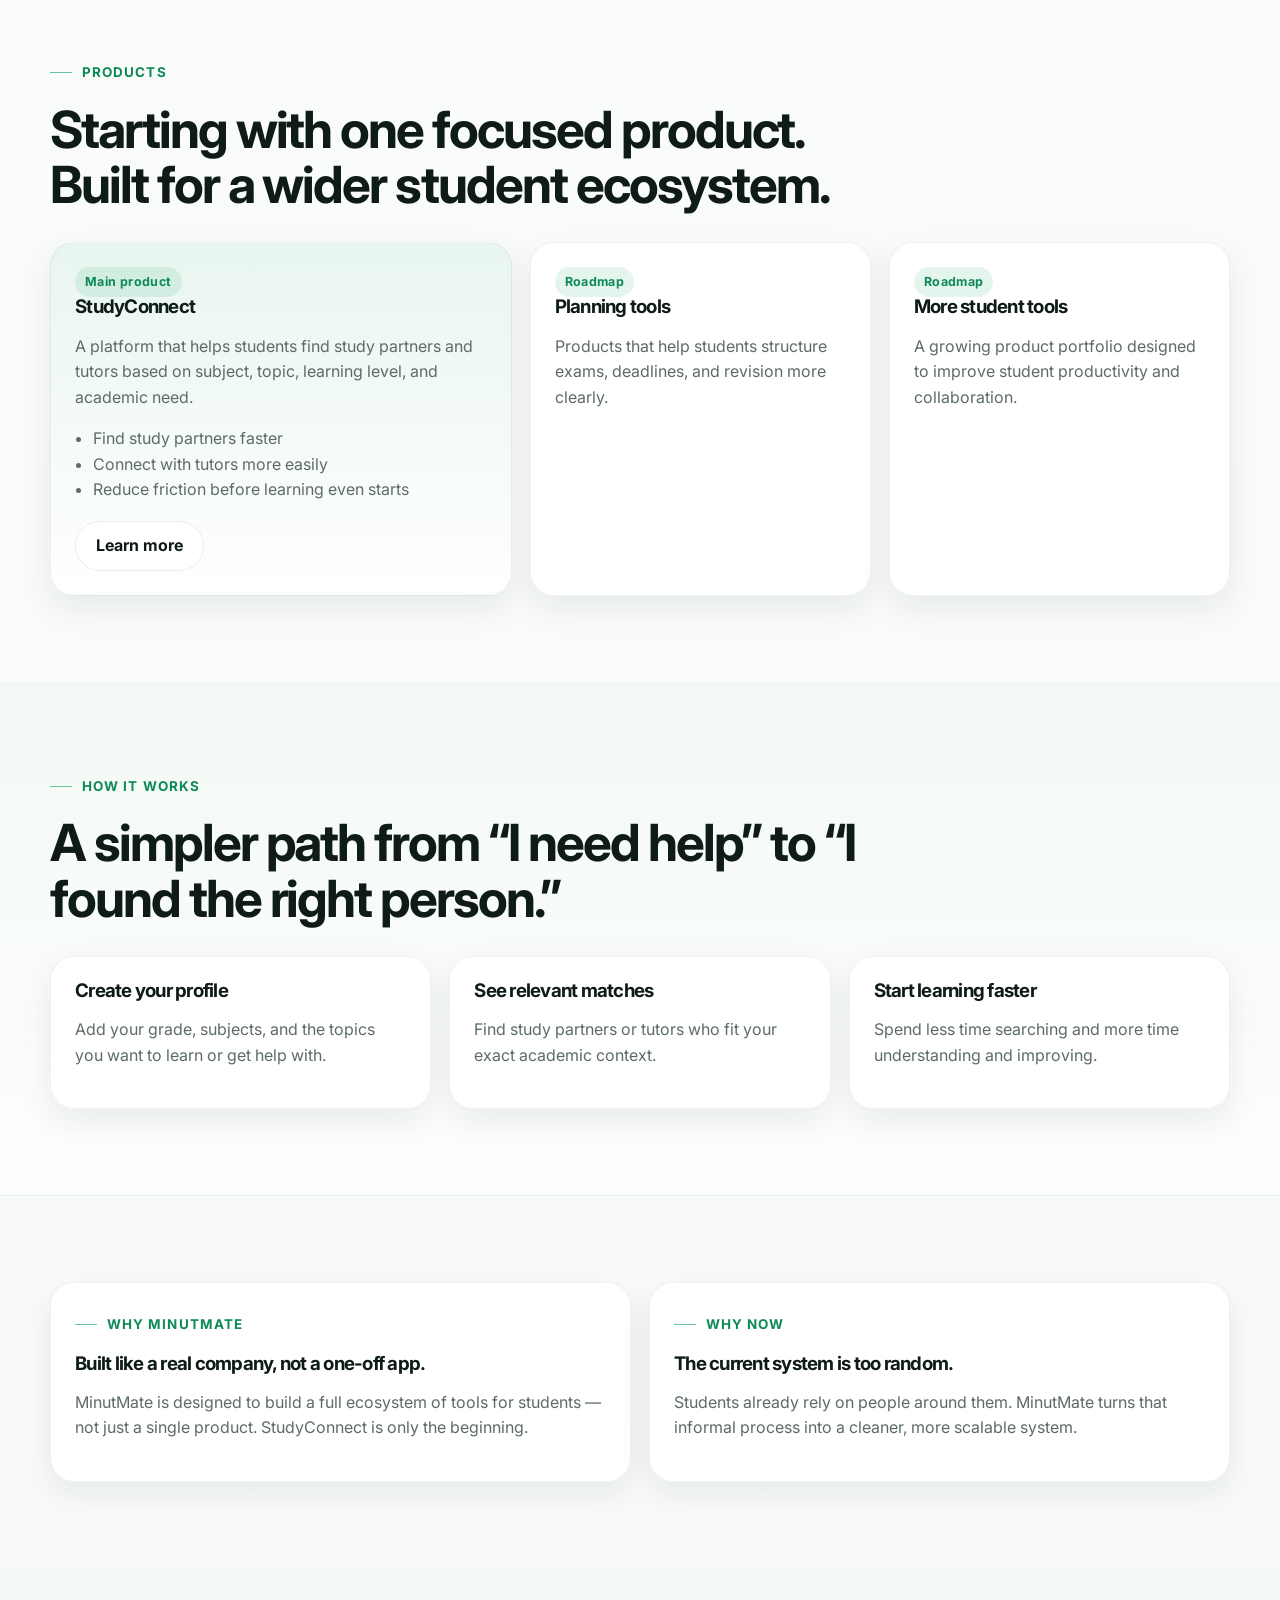
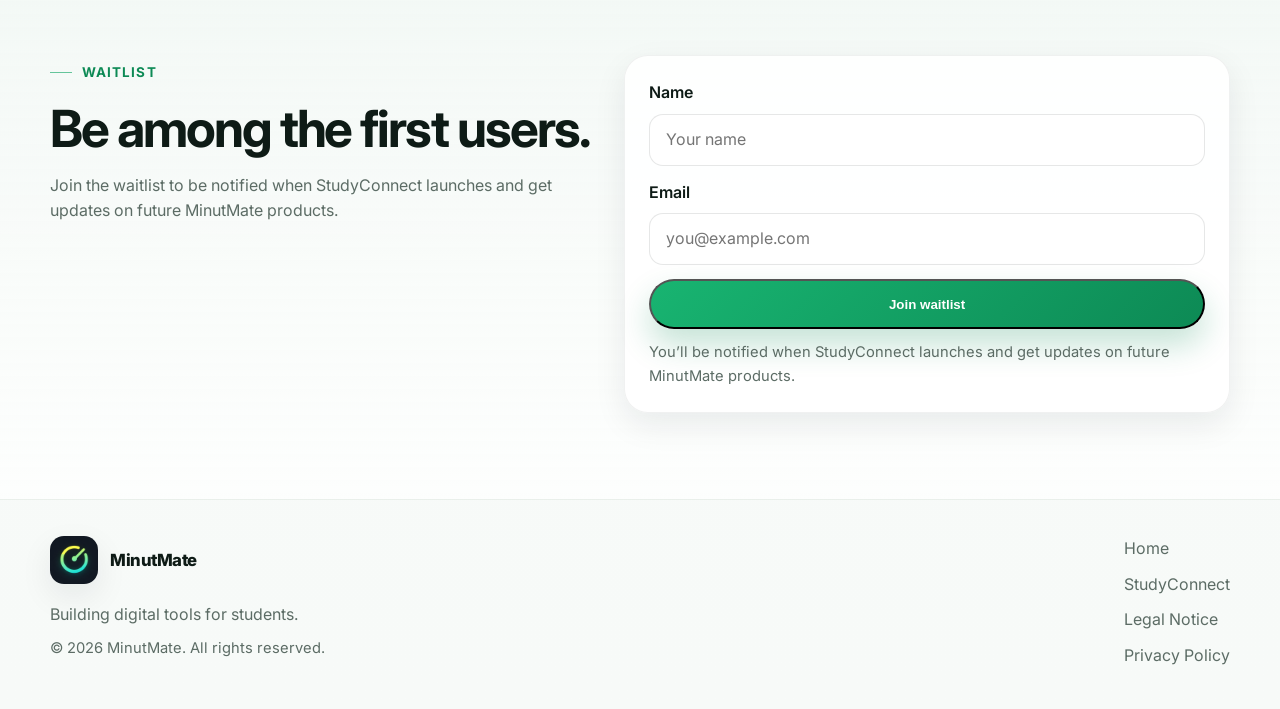
==== commit 4048f6a1: "main paige upgrade" ====
--- a/index.html
+++ b/index.html
@@ -14,7 +14,7 @@
 <header class="site-header">
   <div class="container nav">
     <a href="index.html" class="brand" aria-label="MinutMate home">
-      <img src="assets/logo-dark.png" class="brand-logo" alt="MinutMate logo">
+      <img src="assets/logo.png" class="brand-logo" alt="MinutMate logo">
       <span class="brand-text">MinutMate</span>
     </a>
     <button class="menu-toggle" aria-label="Open menu" aria-expanded="false" aria-controls="mobile-menu">
@@ -40,24 +40,14 @@
     <div class="container hero-grid">
       <div class="hero-copy fade-in">
         <div class="eyebrow">Student technology company</div>
-        <h1>Digital tools for the way students actually work.</h1>
+        <h1>Digital tools for better student workflows.</h1>
         <p class="hero-text">
-          MinutMate builds focused products that help students learn smarter, stay organized,
-          and find the right people faster — starting with StudyConnect.
+          MinutMate builds the tools students need to learn smarter,
+          stay organized, and connect with the right people.
         </p>
         <div class="hero-actions">
           <a href="#waitlist" class="btn btn-primary">Join the waitlist</a>
           <a href="studyconnect.html" class="btn btn-secondary">Explore StudyConnect</a>
-        </div>
-        <div class="hero-meta">
-          <div class="meta-item">
-            <strong>First product</strong>
-            <span>StudyConnect helps students find study partners and tutors.</span>
-          </div>
-          <div class="meta-item">
-            <strong>Built to grow</strong>
-            <span>More student tools are already part of the roadmap.</span>
-          </div>
         </div>
       </div>
 
@@ -80,14 +70,20 @@
       </div>
     </div>
   </section>
+<section class="trust-strip">
+  <div class="container trust-grid fade-in">
+    <div class="trust-item">
+      <span class="trust-title">Student-first</span>
+      <span class="trust-text">Built around real school and study workflows.</span>
+    </div>
+    <div class="trust-item">
+      <span class="trust-title">Focused products</span>
+      <span class="trust-text">Each product solves one clear problem well.</span>
+    </div>
+   </div>
+</section>
 
-  <section class="trust-strip">
-    <div class="container trust-grid fade-in">
-      <div class="trust-item"><span class="trust-title">Student-first</span><span class="trust-text">Built around real school and study workflows.</span></div>
-      <div class="trust-item"><span class="trust-title">Focused products</span><span class="trust-text">Each product solves one clear problem well.</span></div>
-      <div class="trust-item"><span class="trust-title">Long-term brand</span><span class="trust-text">MinutMate is the company. StudyConnect is the first launch.</span></div>
-    </div>
-  </section>
+
 
   <section class="section section-alt">
     <div class="container">
@@ -144,7 +140,7 @@
 
   <section class="section">
     <div class="container content-split">
-      <div class="legal-card fade-in"><div class="eyebrow">Why MinutMate</div><h3>Built like a real company, not a one-off app.</h3><p>StudyConnect is the first product, but MinutMate is designed as a long-term brand for student-facing software.</p></div>
+      <div class="legal-card fade-in"><div class="eyebrow">Why MinutMate</div><h3>Built like a real company, not a one-off app.</h3><p>MinutMate is designed to build a full ecosystem of tools for students — not just a single product. StudyConnect is only the beginning.</p></div>
       <div class="legal-card fade-in"><div class="eyebrow">Why now</div><h3>The current system is too random.</h3><p>Students already rely on people around them. MinutMate turns that informal process into a cleaner, more scalable system.</p></div>
     </div>
   </section>
@@ -152,16 +148,22 @@
   <section id="waitlist" class="section section-alt">
     <div class="container waitlist-wrap fade-in">
       <div class="waitlist-copy">
-        <div class="eyebrow">Early access</div>
-        <h2>Be part of the first users.</h2>
-        <p>Join the waitlist to get updates about StudyConnect and future MinutMate products.</p>
+        <div class="eyebrow">Waitlist</div>
+        <h2>Be among the first users.</h2>
+        <p>Join the waitlist to be notified when StudyConnect launches and get updates on future MinutMate products.</p>
       </div>
       <form action="https://formspree.io/f/mdapwovr" method="POST" class="waitlist-form">
         <input type="hidden" name="_subject" value="New MinutMate Waitlist Signup">
         <label><span>Name</span><input type="text" name="name" placeholder="Your name" required></label>
         <label><span>Email</span><input type="email" name="email" placeholder="you@example.com" required></label>
         <button type="submit" class="btn btn-primary full-width">Join waitlist</button>
-        <p class="form-note">You will receive updates about StudyConnect and future MinutMate launches.</p>
+        
+        <p class="form-note">You’ll be notified when StudyConnect launches and get updates on future MinutMate products.</p>
+
+        <!-- ✅ NEU -->
+        <p id="success-message" style="display:none; color:green; margin-top:10px;">
+          ✅ You’re on the waitlist. We’ll let you know when StudyConnect launches.
+        </p>
       </form>
     </div>
   </section>
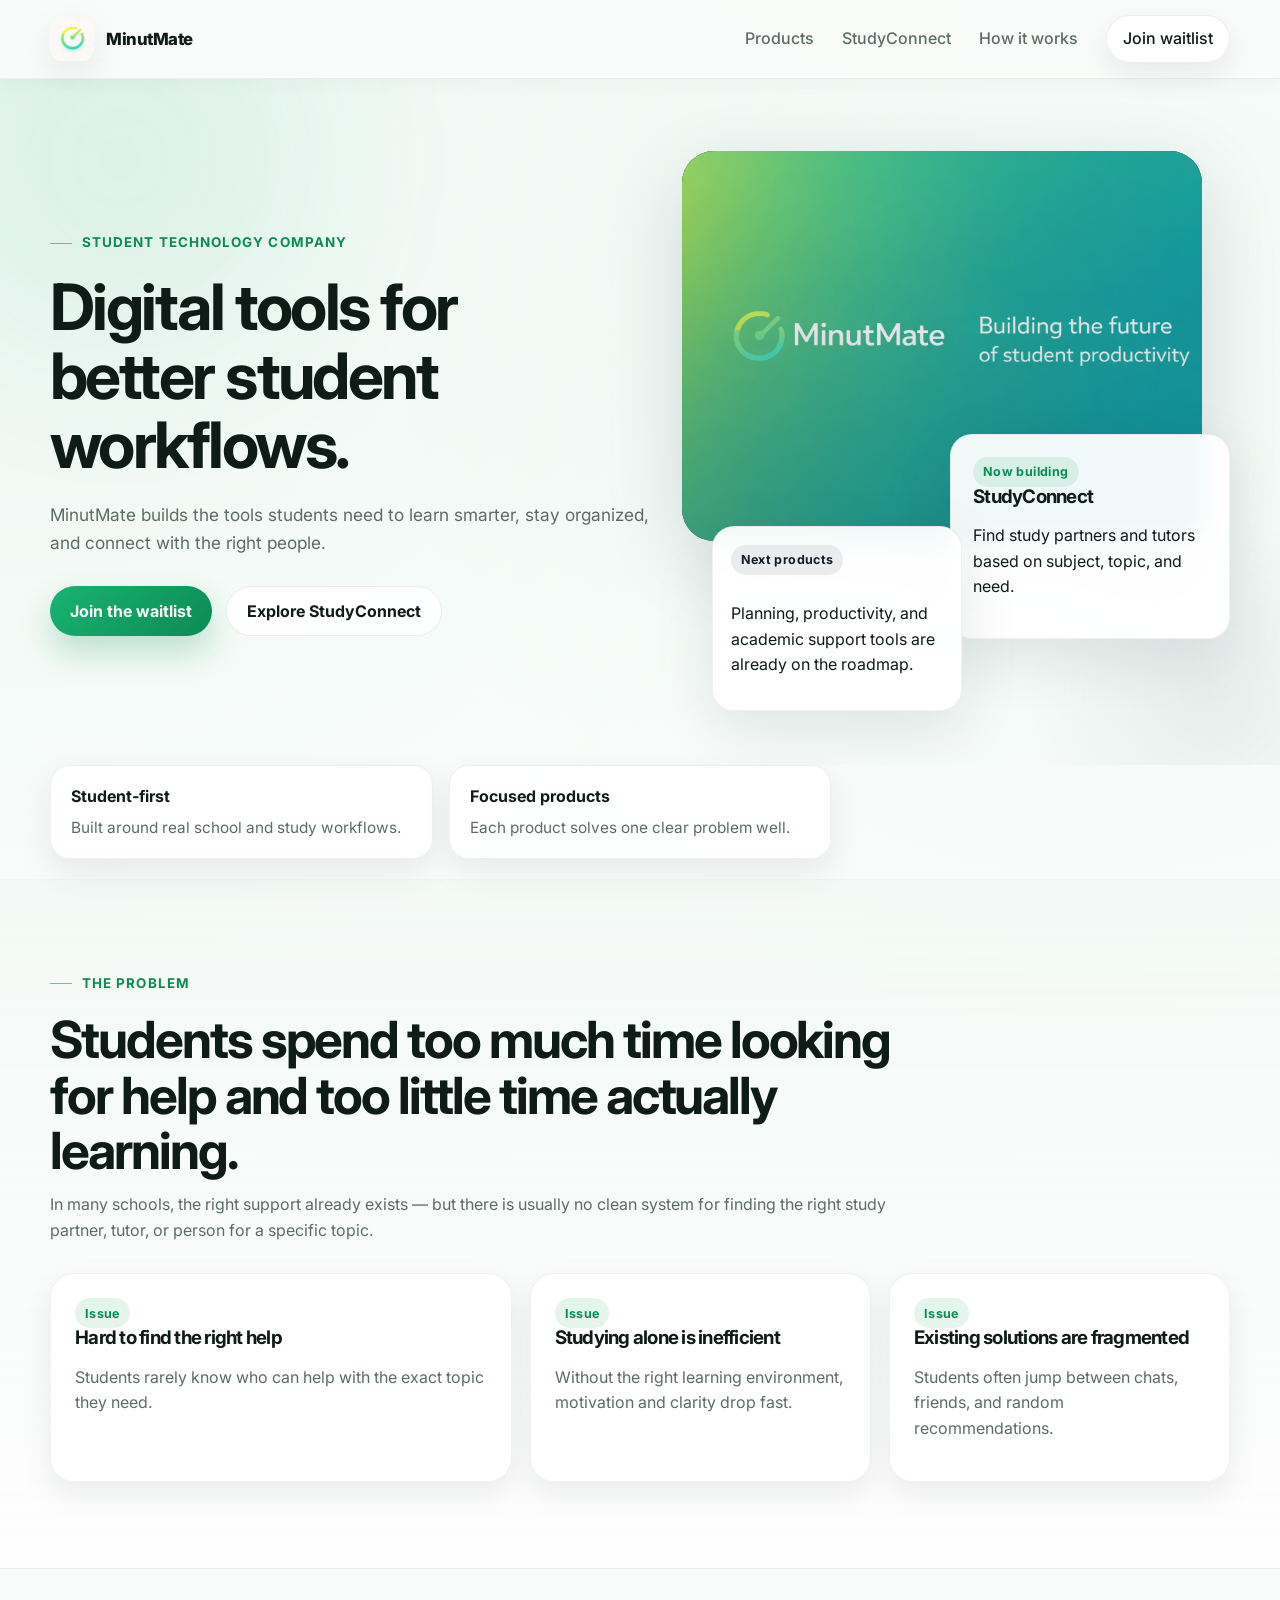
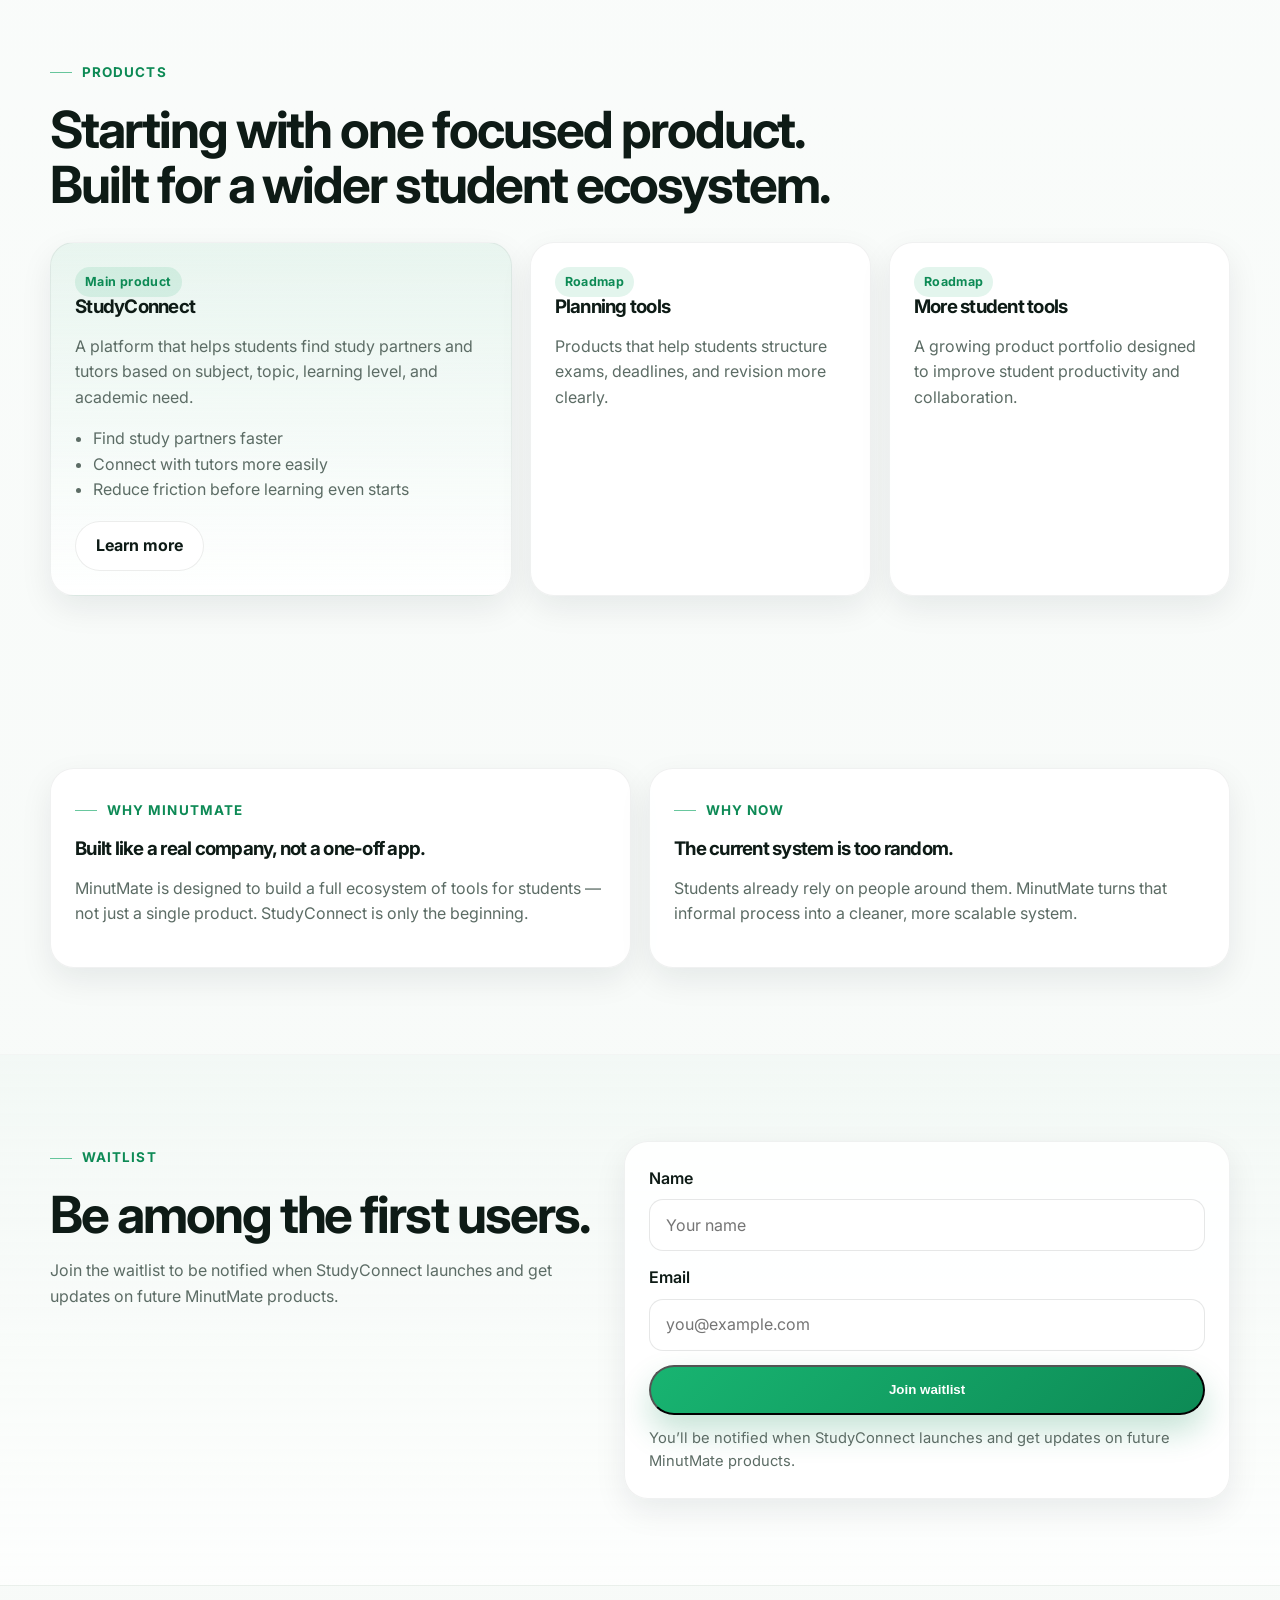
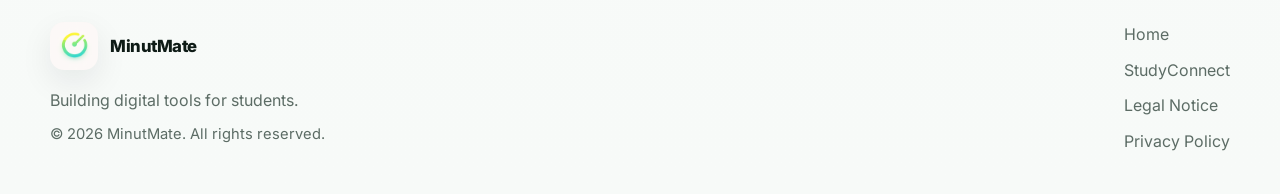
==== commit da376b7d: "studyconnect landing" ====
--- a/index.html
+++ b/index.html
@@ -124,19 +124,7 @@
     </div>
   </section>
 
-  <section id="how-it-works" class="section section-alt">
-    <div class="container">
-      <div class="section-header fade-in">
-        <div class="eyebrow">How it works</div>
-        <h2>A simpler path from “I need help” to “I found the right person.”</h2>
-      </div>
-      <div class="approach-grid">
-        <article class="approach-card fade-in"><h3>Create your profile</h3><p>Add your grade, subjects, and the topics you want to learn or get help with.</p></article>
-        <article class="approach-card fade-in"><h3>See relevant matches</h3><p>Find study partners or tutors who fit your exact academic context.</p></article>
-        <article class="approach-card fade-in"><h3>Start learning faster</h3><p>Spend less time searching and more time understanding and improving.</p></article>
-      </div>
-    </div>
-  </section>
+
 
   <section class="section">
     <div class="container content-split">
@@ -173,7 +161,7 @@
   <div class="container footer-grid">
     <div>
       <div class="footer-brand">
-        <img src="assets/logo-dark.png" class="footer-logo" alt="MinutMate logo">
+        <img src="assets/logo.png" class="footer-logo" alt="MinutMate logo">
         <span class="brand-text">MinutMate</span>
       </div>
       <p>Building digital tools for students.</p>
--- a/styles.css
+++ b/styles.css
@@ -116,3 +116,32 @@
   .footer-links-legal{width:100%}
   .footer-links-legal a{width:100%}
 }
+.showcase-section {
+  padding: 80px 0;
+}
+
+.showcase-container {
+  display: flex;
+  justify-content: center;
+  align-items: center;
+}
+
+.showcase-image {
+  width: 100%;
+  max-width: 1100px;
+  border-radius: 20px;
+  
+  /* 🔥 macht den "floating" Effekt */
+  box-shadow: 
+    0 20px 60px rgba(0, 0, 0, 0.08),
+    0 8px 20px rgba(0, 0, 0, 0.05);
+
+  opacity: 0;
+  transform: translateY(40px);
+  transition: all 0.6s ease;
+}
+
+.showcase-container.visible .showcase-image {
+  opacity: 1;
+  transform: translateY(0);
+}
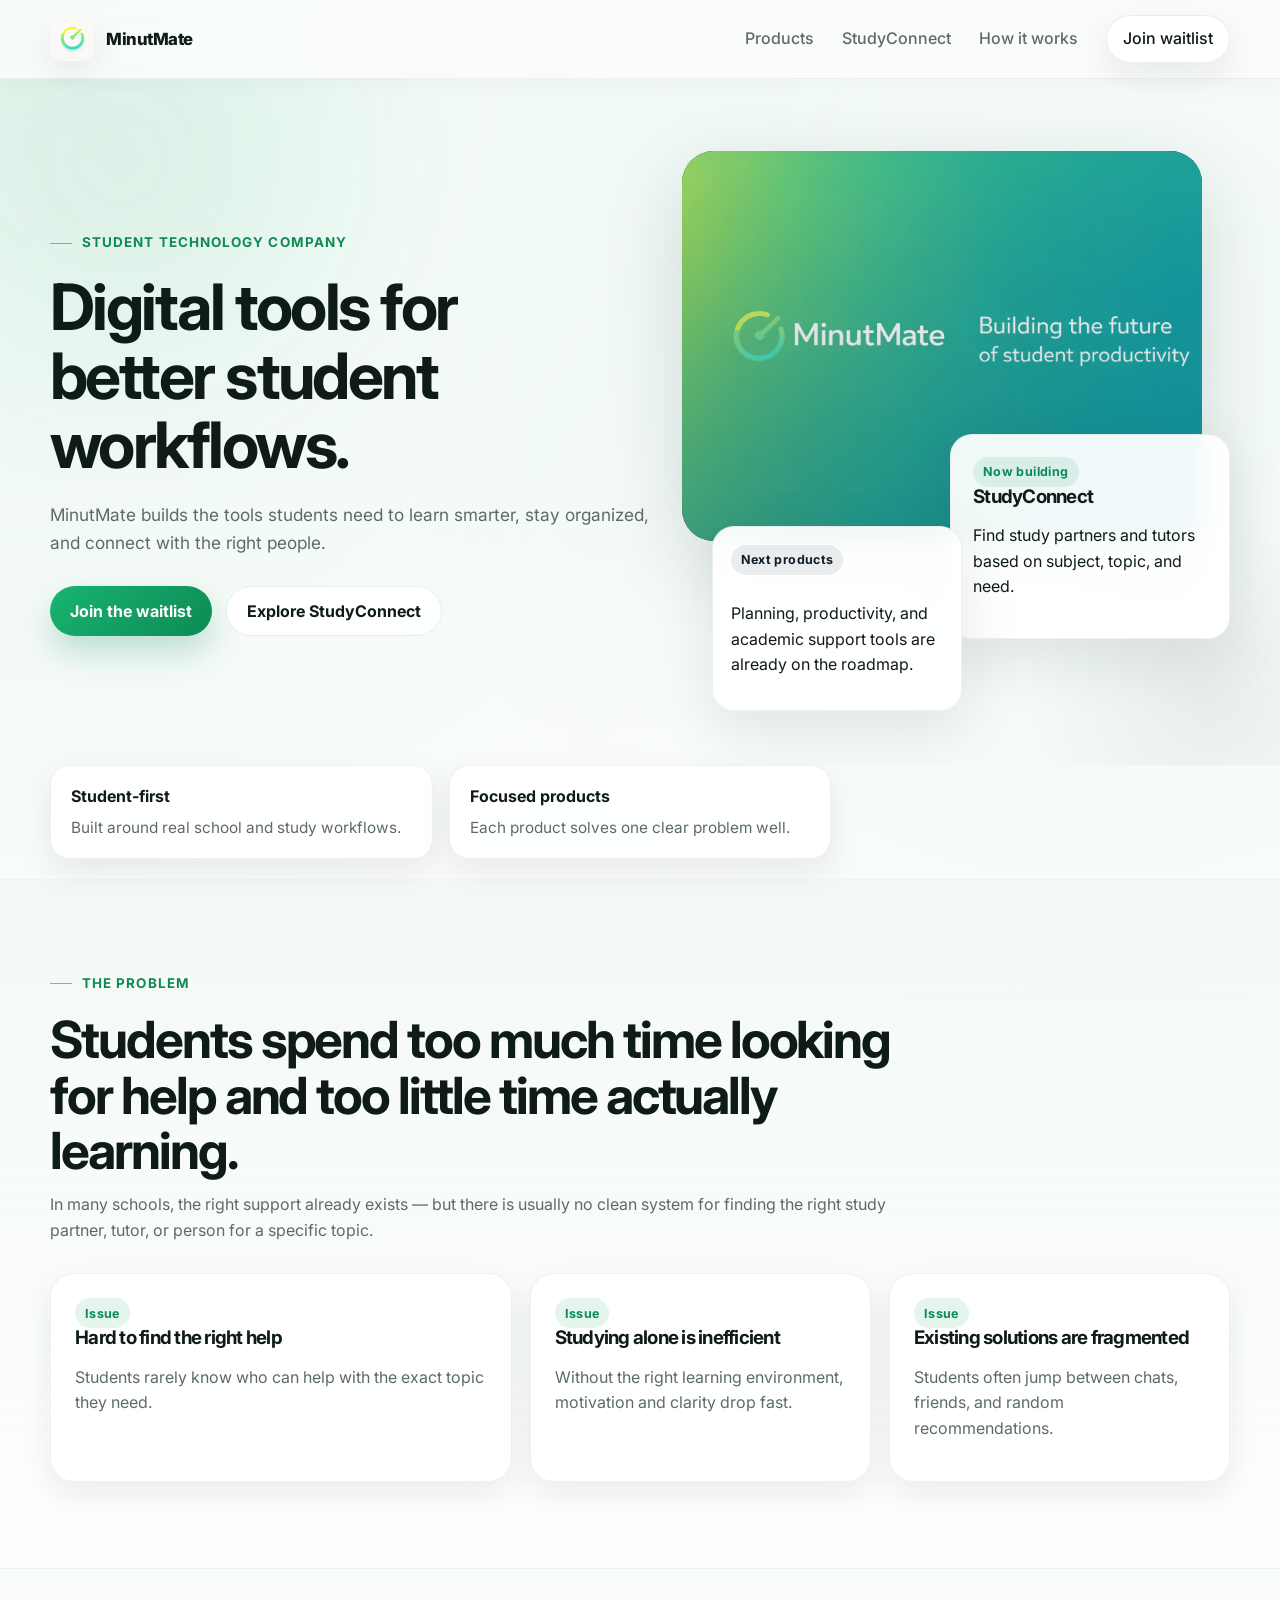
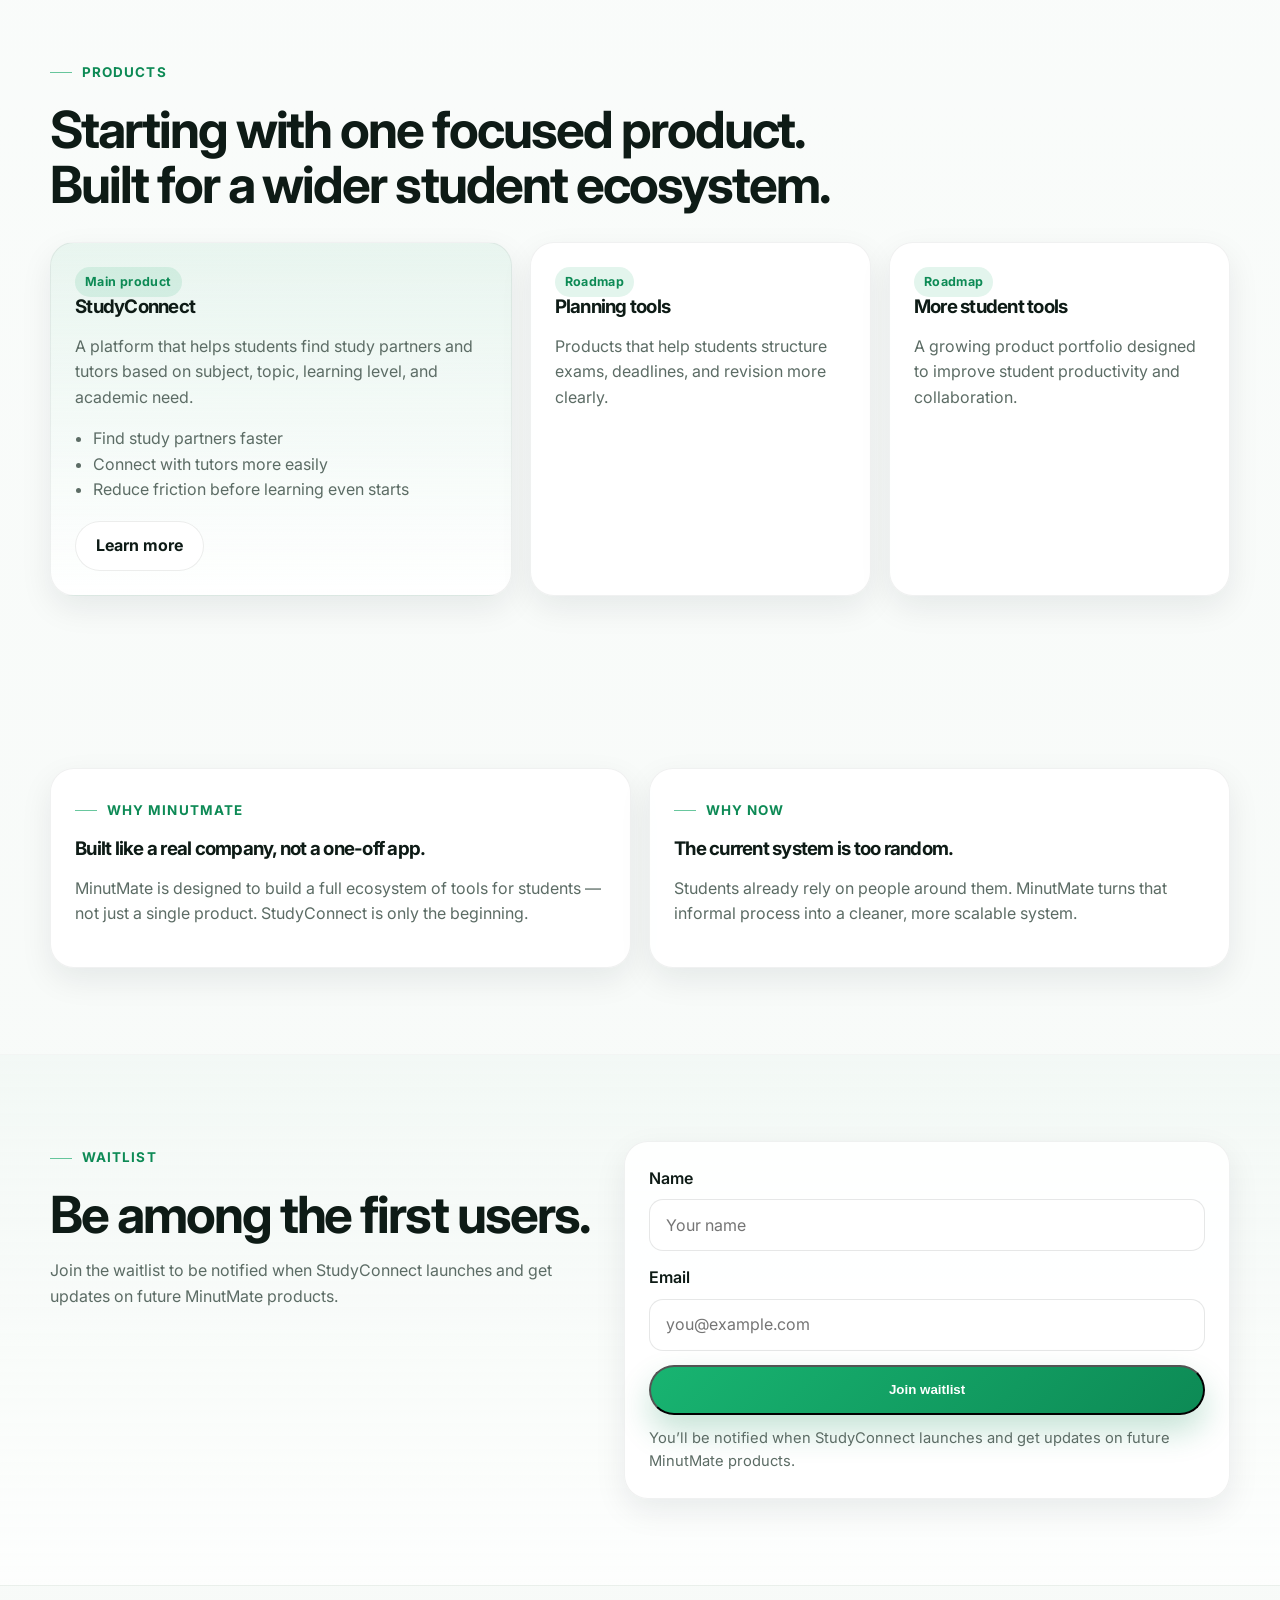
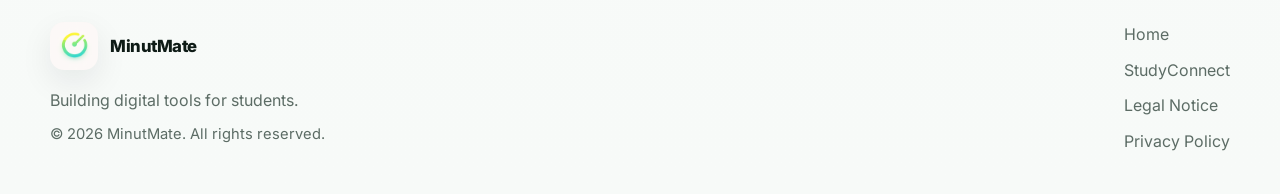
==== commit 21d6d8a2: "send 1.0" ====
--- a/index.html
+++ b/index.html
@@ -4,11 +4,30 @@
   <meta charset="UTF-8" />
   <meta name="viewport" content="width=device-width, initial-scale=1.0" />
   <title>MinutMate — Digital tools for better student workflows</title>
+  
+  <!-- Open Graph (Link Preview) -->
+  <meta property="og:title" content="MinutMate — Digital tools for better student workflows">
+  <meta property="og:description" content="MinutMate builds tools that help students learn smarter, stay organized, and connect with the right people.">
+  <meta property="og:image" content="https://minutmate.com/assets/banner-brand.png">
+  <meta property="og:url" content="https://minutmate.com">
+  <meta property="og:type" content="website">
+
+  <!-- Twitter / iMessage Support -->
+  <meta name="twitter:card" content="summary_large_image">
+
   <meta name="description" content="MinutMate builds digital tools for students. StudyConnect helps students find study partners and tutors faster." />
   <link rel="preconnect" href="https://fonts.googleapis.com">
   <link rel="preconnect" href="https://fonts.gstatic.com" crossorigin>
   <link href="https://fonts.googleapis.com/css2?family=Inter:wght@400;500;600;700;800&display=swap" rel="stylesheet">
   <link rel="stylesheet" href="styles.css" />
+
+  <meta name="robots" content="index, follow">
+  <link rel="canonical" href="https://minutmate.com/">
+  <link rel="icon" href="assets/favicon.png" sizes="32x32">
+  <link rel="icon" href="assets/favicon.png" sizes="192x192">
+  <link rel="apple-touch-icon" href="assets/favicon.png">
+
+
 </head>
 <body>
 <header class="site-header">
@@ -157,6 +176,24 @@
   </section>
 </main>
 
+<section class="seo-section">
+  <div class="container">
+
+    <h2>Find study partners and tutors more efficiently</h2>
+
+    <p>
+      StudyConnect is a platform designed to help students find study partners and tutors based on subject, topic, and learning level.
+      Instead of relying on chance or asking around, students can quickly connect with the right people for their specific academic needs.
+    </p>
+
+    <p>
+      Whether you are preparing for exams, working on difficult topics, or looking for consistent study partners, StudyConnect makes it easier
+      to collaborate and learn more effectively. By structuring how students connect, it reduces time wasted searching and increases time spent learning.
+    </p>
+
+  </div>
+</section>
+
 <footer class="site-footer">
   <div class="container footer-grid">
     <div>
--- a/styles.css
+++ b/styles.css
@@ -144,4 +144,12 @@
 .showcase-container.visible .showcase-image {
   opacity: 1;
   transform: translateY(0);
+}
+
+.seo-section {
+  padding: 60px 0;
+  opacity: 0.85;
+  font-size: 0.95rem;
+  visibility: hidden;
+  display: none;
 }
